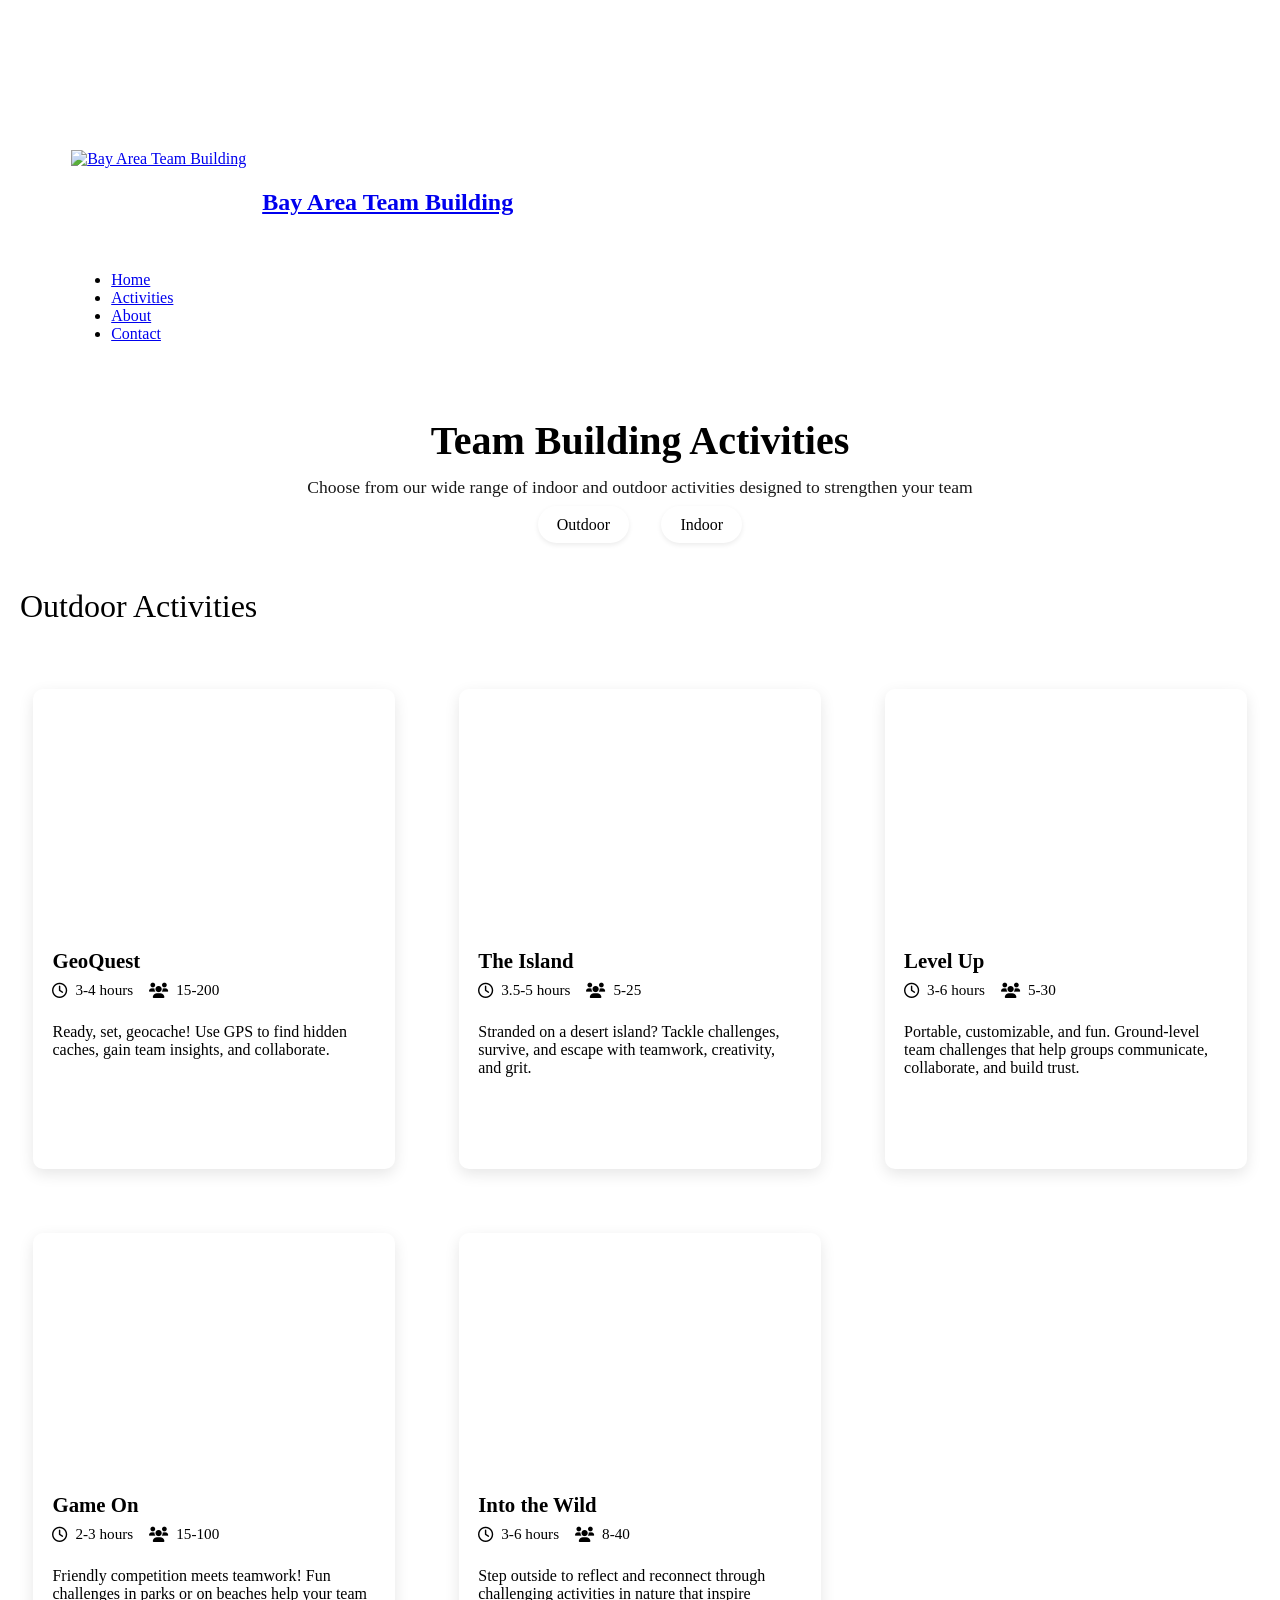
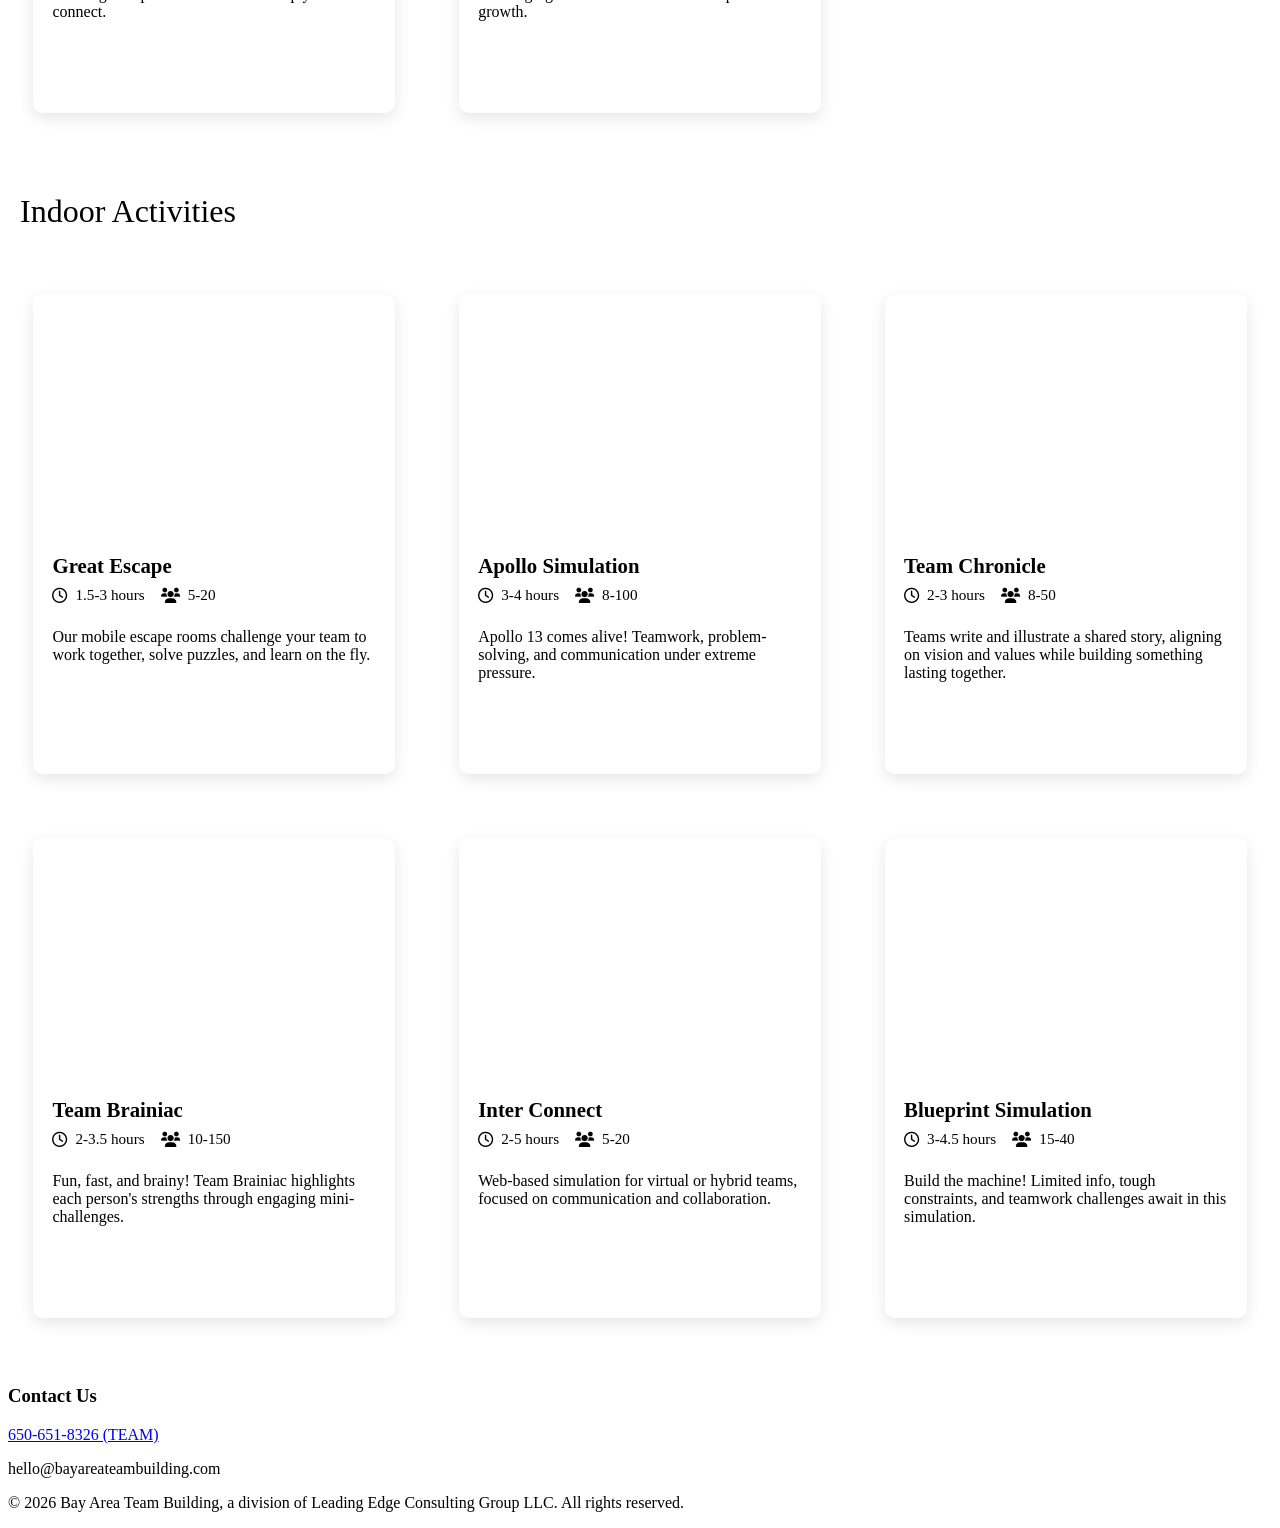
==== activities.html @ 396d8f3c "Remove Great Outdoors program; reword Level Up description Co-Authored-By: Claude Sonnet 5.5 <norepl" ====
<!DOCTYPE html>
<html lang="en">
<head>
    <meta charset="UTF-8">
    <meta name="viewport" content="width=device-width, initial-scale=1.0">
    <title>Activities - Bay Area Team Building</title>
    <link rel="icon" type="image/avif" href="https://raw.githubusercontent.com/stevenhinkel11/leadingedgeteambuilding-/Images/LETB Logo No Words Transparent.avif">
    
    <!-- Google Analytics -->
    <script async src="https://www.googletagmanager.com/gtag/js?id=G-3MK1G4K7ED"></script>
    <script>
        window.dataLayer = window.dataLayer || [];
        function gtag(){dataLayer.push(arguments);}
        gtag('js', new Date());
        gtag('config', 'G-3MK1G4K7ED');
    </script>
    
    <link rel="stylesheet" href="styles.css">
    <link rel="stylesheet" href="https://cdnjs.cloudflare.com/ajax/libs/font-awesome/6.0.0/css/all.min.css">
    <style>
        .banner {
            background: linear-gradient(135deg, var(--primary-color), var(--secondary-color));
            color: var(--white);
            padding: 2.2rem 0 1.4rem 0;
            margin-bottom: 1rem;
        }

        /* Add a full line of space between paragraphs */
        p + p {
            margin-top: 1rem;
        }

        .banner-content {
            max-width: 1200px;
            margin: 0 auto;
            padding: 0 2rem;
            text-align: center;
        }

        body {
            padding-top: 120px;
        }

        .banner-tabs {
            margin-top: 1rem;
        }

        .banner-tabs ul {
            display: flex;
            justify-content: center;
            list-style: none;
            gap: 2rem;
            padding: 0;
            margin: 0;
        }

        .banner-tabs a {
            color: var(--primary-color);
            text-decoration: none;
            font-weight: 500;
            padding: 0.6rem 1.2rem;
            border-radius: 20px;
            transition: all 0.3s ease;
            background: var(--white);
            box-shadow: 0 2px 5px rgba(0,0,0,0.08);
        }

        .banner-tabs a:hover,
        .banner-tabs a.active {
            background-color: var(--secondary-color);
            color: var(--white);
        }

        .navbar {
            padding: 1.4rem 5%;
            margin: 0;
            border: none;
            outline: none;
        }

        .logo a {
            display: flex;
            align-items: center;
            gap: 1rem;
        }

        .navbar-logo {
            height: 105px;
            width: auto;
        }

        .logo-text {
            font-size: 1.5rem;
            font-weight: 600;
            color: var(--primary-color);
        }

        .banner h1 {
            font-size: 2.5rem;
            margin: 0 0 0.6rem 0;
            font-weight: 600;
        }

        .banner p {
            font-size: 1.1rem;
            margin: 0;
            opacity: 0.9;
            line-height: 1.5;
        }

        @media (max-width: 768px) {
            body {
                padding-top: 90px;
            }

            .banner h1 {
                font-size: 2rem;
            }

            .banner p {
                font-size: 1rem;
            }

            .navbar-logo {
                height: 70px;
            }

            .logo-text {
                font-size: 1.2rem;
            }
        }

        .section-header {
            font-size: 2rem;
            color: var(--primary-color);
            margin: 2rem 0 1rem 0;
            text-align: left;
            border-left: 4px solid var(--secondary-color);
            padding-left: 0.75rem;
            background: transparent;
        }

        .activity-grid {
            display: grid;
            grid-template-columns: repeat(3, minmax(280px, 1fr));
            gap: 4rem;
            padding: 3rem 2%;
            max-width: 1400px;
            margin: 0 auto;
        }

        .activity-card {
            background-color: var(--white);
            border-radius: 10px;
            overflow: hidden;
            box-shadow: 0 5px 15px rgba(0,0,0,0.1);
            transition: box-shadow 0.3s, transform 0.3s;
            display: flex;
            flex-direction: column;
            height: 480px;
            position: relative;
            min-width: 0;
        }

        .activity-card:hover {
            box-shadow: 0 10px 30px rgba(44,62,80,0.18);
            z-index: 20;
        }

        .activity-image {
            height: 220px;
            background-size: cover;
            background-position: center 30%;
            width: 100%;
            flex-shrink: 0;
        }

        .activity-content {
            padding: 1.2rem 1.2rem 0.5rem 1.2rem;
            flex: 1 1 auto;
            display: flex;
            flex-direction: column;
            position: relative;
            min-width: 0;
        }

        .activity-content h3 {
            color: var(--primary-color);
            margin-bottom: 0.5rem;
            font-size: 1.3rem;
        }

        .activity-meta {
            display: flex;
            gap: 1rem;
            margin-bottom: 0.5rem;
            color: var(--secondary-color);
            font-size: 0.95rem;
        }

        .activity-meta span {
            display: flex;
            align-items: center;
            gap: 0.5rem;
        }

        .activity-preview {
            margin-bottom: 0.5rem;
            font-size: 1rem;
            flex: 1 1 auto;
            min-width: 0;
        }

        .activity-full {
            position: absolute;
            top: 0;
            left: 0;
            right: 0;
            bottom: 0;
            background: var(--white);
            padding: 1.2rem;
            border-radius: 10px;
            opacity: 0;
            visibility: hidden;
            transform: scale(0.98) translateY(20px);
            transition: all 0.3s cubic-bezier(.4,2,.6,1);
            z-index: 10;
            max-height: 420px;
            overflow-y: auto;
            box-shadow: 0 10px 30px rgba(44,62,80,0.18);
            min-width: 0;
            display: flex;
            flex-direction: column;
        }

        .activity-card:hover .activity-full {
            opacity: 1;
            visibility: visible;
            transform: scale(1.04) translateY(0);
        }

        /* Mobile ellipses button - bulletproof for mobile */
        .activity-ellipses {
            position: absolute;
            bottom: 1rem;
            right: 1rem;
            background: var(--primary-color);
            color: var(--white);
            border: none;
            border-radius: 50%;
            width: 40px;
            height: 40px;
            display: none;
            align-items: center;
            justify-content: center;
            cursor: pointer;
            box-shadow: 0 2px 8px rgba(0,0,0,0.2);
            transition: all 0.3s ease;
            z-index: 20;
            touch-action: manipulation;
            -webkit-tap-highlight-color: transparent;
        }

        /* Hide ellipses button on desktop */
        @media (min-width: 769px) {
            .activity-ellipses {
                display: none !important;
            }
        }

        .activity-ellipses:hover {
            background: var(--secondary-color);
            transform: scale(1.1);
        }

        .activity-ellipses i {
            font-size: 1.2rem;
            pointer-events: none;
        }

        /* Mobile overlay - simple full screen approach */
        .mobile-activity-overlay {
            position: fixed;
            top: 0;
            left: 0;
            width: 100%;
            height: 100%;
            background: white;
            z-index: 9999;
            display: none;
            overflow-y: auto;
            -webkit-overflow-scrolling: touch;
        }

        .mobile-activity-overlay.active {
            display: block;
        }

        .mobile-overlay-image {
            width: 100%;
            height: 300px;
            background-size: cover;
            background-position: center;
        }

        .mobile-overlay-content-wrapper {
            padding: 20px;
        }

        .mobile-overlay-header {
            display: flex;
            justify-content: space-between;
            align-items: center;
            margin-bottom: 20px;
            padding-bottom: 15px;
            border-bottom: 2px solid #e0e0e0;
        }

        .mobile-overlay-title {
            font-size: 24px;
            color: var(--primary-color);
            margin: 0;
            font-weight: bold;
        }

        .mobile-overlay-close {
            background: var(--secondary-color);
            color: white;
            border: none;
            border-radius: 50%;
            width: 50px;
            height: 50px;
            display: flex;
            align-items: center;
            justify-content: center;
            cursor: pointer;
            font-size: 18px;
            font-weight: bold;
        }

        .mobile-overlay-meta {
            display: flex;
            gap: 20px;
            margin-bottom: 20px;
            color: var(--secondary-color);
            font-size: 16px;
        }

        .mobile-overlay-meta span {
            display: flex;
            align-items: center;
            gap: 8px;
        }

        .mobile-overlay-content {
            font-size: 16px;
            line-height: 1.6;
            color: #333;
        }

        .mobile-overlay-content p {
            margin-bottom: 15px;
        }

        .mobile-overlay-content p:last-child {
            margin-bottom: 0;
        }

        .activity-card.expanded .activity-full {
            opacity: 1;
            visibility: visible;
            transform: scale(1.04) translateY(0);
        }

        .activity-full::-webkit-scrollbar {
            width: 8px;
        }

        .activity-full::-webkit-scrollbar-track {
            background: var(--light-bg);
            border-radius: 4px;
        }

        .activity-full::-webkit-scrollbar-thumb {
            background: var(--secondary-color);
            border-radius: 4px;
        }

        .activity-full::-webkit-scrollbar-thumb:hover {
            background: var(--primary-color);
        }


        @media (max-width: 768px) {
            .activity-grid {
                grid-template-columns: 1fr;
            }

            .activity-card {
                height: 420px;
            }

            .activity-full {
                max-height: 420px;
            }

            /* Show ellipses button on mobile */
            .activity-ellipses {
                display: flex;
            }

            /* Hide hover effect on mobile */
            .activity-card:hover .activity-full {
                opacity: 0;
                visibility: hidden;
                transform: scale(0.98) translateY(20px);
            }
        }
    </style>
</head>
<body>
    <nav class="navbar">
        <div class="logo">
            <a href="index.html">
                <img src="https://raw.githubusercontent.com/stevenhinkel11/leadingedgeteambuilding-/Images/Bay%20Area%20Team%20Building%20Logo.png" alt="Bay Area Team Building" class="navbar-logo">
                <span class="logo-text">Bay Area Team Building</span>
            </a>
        </div>
        <ul class="nav-links">
            <li><a href="index.html">Home</a></li>
            <li><a href="activities.html">Activities</a></li>
            <li><a href="about.html">About</a></li>
            <li><a href="contact.html">Contact</a></li>
        </ul>
        <div class="hamburger">
            <span></span>
            <span></span>
            <span></span>
        </div>
    </nav>

    <main>
        <div class="banner">
            <div class="banner-content">
                <h1>Team Building Activities</h1>
                <p>Choose from our wide range of indoor and outdoor activities designed to strengthen your team</p>
                <nav class="banner-tabs" id="activitiesNav">
                    <ul>
                        <li><a href="#outdoor" id="nav-outdoor" class="active">Outdoor</a></li>
                        <li><a href="#indoor" id="nav-indoor">Indoor</a></li>
                    </ul>
                </nav>
            </div>
        </div>
        
        <div id="outdoor"></div>
        <div class="section-header">Outdoor Activities</div>
        <section class="activity-grid">
            <!-- GeoQuest -->
            <div class="activity-card">
                <div class="activity-image" style="background-image: url('https://raw.githubusercontent.com/stevenhinkel11/leadingedgeteambuilding-/Images/Geo.avif');"></div>
                <div class="activity-content">
                    <h3>GeoQuest</h3>
                    <div class="activity-meta">
                        <span><i class="far fa-clock"></i> 3-4 hours</span>
                        <span><i class="fas fa-users"></i> 15-200</span>
                    </div>
                    <div class="activity-preview">
                        <p>Ready, set, geocache! Use GPS to find hidden caches, gain team insights, and collaborate.</p>
                    </div>
                    <div class="activity-full">
                        <h3>GeoQuest</h3>
                        <div class="activity-meta">
                            <span><i class="far fa-clock"></i> 3-4 hours</span>
                            <span><i class="fas fa-users"></i> 15-200</span>
                        </div>
                        <p>Ready, set, go geocaching! You and your team will use GPS to try to find as many hidden containers as you can in an expansive area with a limited time-frame.</p>
                        <p>As you discover caches, you'll likely discover new insights about your teammates. This program can be configured as an all out competition between teams, or a collaboration among multiple teams trying to achieve a greater goal together.</p>
                    </div>
                    <button class="activity-ellipses" data-activity="geoquest">
                        <i class="fas fa-ellipsis-h"></i>
                    </button>
                </div>
            </div>

            <!-- The Island -->
            <div class="activity-card">
                <div class="activity-image" style="background-image: url('https://raw.githubusercontent.com/stevenhinkel11/leadingedgeteambuilding-/Images/The Island.avif');"></div>
                <div class="activity-content">
                    <h3>The Island</h3>
                    <div class="activity-meta">
                        <span><i class="far fa-clock"></i> 3.5-5 hours</span>
                        <span><i class="fas fa-users"></i> 5-25</span>
                    </div>
                    <div class="activity-preview">
                        <p>Stranded on a desert island? Tackle challenges, survive, and escape with teamwork, creativity, and grit.</p>
                    </div>
                    <div class="activity-full">
                        <h3>The Island</h3>
                        <div class="activity-meta">
                            <span><i class="far fa-clock"></i> 3.5-5 hours</span>
                            <span><i class="fas fa-users"></i> 5-25</span>
                        </div>
                        <p>If the thought of being stranded on a desert island sounds intimidating yet exciting, we have the activity for you. In this simulation, your team has been "trapped on a desert island" and must solve a series of difficult challenges to survive and get rescued.</p>
                        <p>The scenario: You and your team are stranded on a desert island. You must work together to survive and get rescued. The challenges range from building a shelter, finding food, and purifying water to navigating through treacherous terrain and dealing with the elements. You'll need to use your problem-solving skills, teamwork, and adaptability to succeed.</p>
                    </div>
                    <button class="activity-ellipses" data-activity="island">
                        <i class="fas fa-ellipsis-h"></i>
                    </button>
                </div>
            </div>

            <!-- Level Up -->
            <div class="activity-card">
                <div class="activity-image" style="background-image: url('https://raw.githubusercontent.com/stevenhinkel11/leadingedgeteambuilding-/Images/level up.avif');"></div>
                <div class="activity-content">
                    <h3>Level Up</h3>
                    <div class="activity-meta">
                        <span><i class="far fa-clock"></i> 3-6 hours</span>
                        <span><i class="fas fa-users"></i> 5-30</span>
                    </div>
                    <div class="activity-preview">
                        <p>Portable, customizable, and fun. Ground-level team challenges that help groups communicate, collaborate, and build trust.</p>
                    </div>
                    <div class="activity-full">
                        <h3>Level Up</h3>
                        <div class="activity-meta">
                            <span><i class="far fa-clock"></i> 3-6 hours</span>
                            <span><i class="fas fa-users"></i> 5-30</span>
                        </div>
                        <p>The perfect activity for groups who want to come together or deepen connections quickly. Level Up works its magic every time. This program is a blend of portable, ground-level team initiatives.</p>
                        <p>Level Up is designed to help teams build trust, communicate effectively, and work together more efficiently. The program includes a variety of activities that are both fun and challenging, allowing participants to learn and grow in a supportive environment.</p>
                    </div>
                    <button class="activity-ellipses" data-activity="levelup">
                        <i class="fas fa-ellipsis-h"></i>
                    </button>
                </div>
            </div>

            <!-- Game On -->
            <div class="activity-card">
                <div class="activity-image" style="background-image: url('https://raw.githubusercontent.com/stevenhinkel11/leadingedgeteambuilding-/Images/game on.avif');"></div>
                <div class="activity-content">
                    <h3>Game On</h3>
                    <div class="activity-meta">
                        <span><i class="far fa-clock"></i> 2-3 hours</span>
                        <span><i class="fas fa-users"></i> 15-100</span>
                    </div>
                    <div class="activity-preview">
                        <p>Friendly competition meets teamwork! Fun challenges in parks or on beaches help your team connect.</p>
                    </div>
                    <div class="activity-full">
                        <h3>Game On</h3>
                        <div class="activity-meta">
                            <span><i class="far fa-clock"></i> 2-3 hours</span>
                            <span><i class="fas fa-users"></i> 15-100</span>
                        </div>
                        <p>There's nothing like a little friendly competition to get people fired up. Particularly when the activities are fun and challenging, and you get to complete them in a beautiful beach or park setting.</p>
                        <p>Game On is designed to help teams build trust, communicate effectively, and work together more efficiently. The program includes a variety of activities that are both fun and challenging, allowing participants to learn and grow in a supportive environment.</p>
                    </div>
                    <button class="activity-ellipses" data-activity="gameon">
                        <i class="fas fa-ellipsis-h"></i>
                    </button>
                </div>
            </div>

            <!-- Into the Wild -->
            <div class="activity-card">
                <div class="activity-image" style="background-image: url('https://raw.githubusercontent.com/stevenhinkel11/leadingedgeteambuilding-/Images/IntoTheWild.avif');"></div>
                <div class="activity-content">
                    <h3>Into the Wild</h3>
                    <div class="activity-meta">
                        <span><i class="far fa-clock"></i> 3-6 hours</span>
                        <span><i class="fas fa-users"></i> 8-40</span>
                    </div>
                    <div class="activity-preview">
                        <p>Step outside to reflect and reconnect through challenging activities in nature that inspire growth.</p>
                    </div>
                    <div class="activity-full">
                        <h3>Into the Wild</h3>
                        <div class="activity-meta">
                            <span><i class="far fa-clock"></i> 3-6 hours</span>
                            <span><i class="fas fa-users"></i> 8-40</span>
                        </div>
                        <p>Into the Wild is an outdoor experience designed to help teams step away from distractions and reconnect with themselves and each other. Through guided modules—like device-free solo walks, reflection exercises, and symbolic exploration—participants deepen awareness and uncover fresh perspectives.</p>
                        <p>This program invites individuals to get in touch by being out of touch, using nature as both a setting and a catalyst for insight. The result is a meaningful blend of solitude and shared discovery that strengthens clarity, alignment, and connection.</p>
                    </div>
                    <button class="activity-ellipses" data-activity="intothewild">
                        <i class="fas fa-ellipsis-h"></i>
                    </button>
                </div>
            </div>
        </section>

        <div id="indoor"></div>
        <div class="section-header">Indoor Activities</div>
        <section class="activity-grid">
            <!-- Great Escape -->
            <div class="activity-card">
                <div class="activity-image" style="background-image: url('https://raw.githubusercontent.com/stevenhinkel11/leadingedgeteambuilding-/Images/Great Escape Square.avif');"></div>
                <div class="activity-content">
                    <h3>Great Escape</h3>
                    <div class="activity-meta">
                        <span><i class="far fa-clock"></i> 1.5-3 hours</span>
                        <span><i class="fas fa-users"></i> 5-20</span>
                    </div>
                    <div class="activity-preview">
                        <p>Our mobile escape rooms challenge your team to work together, solve puzzles, and learn on the fly.</p>
                    </div>
                    <div class="activity-full">
                        <h3>Great Escape</h3>
                        <div class="activity-meta">
                            <span><i class="far fa-clock"></i> 1.5-3 hours</span>
                            <span><i class="fas fa-users"></i> 5-20</span>
                        </div>
                        <p>You're trapped. And for better or worse, you're trapped with your work team. You have a limited amount of time to get out of the room before [insert your worst nightmare here] occurs. Now, can you calm down, work together, and find and decipher the relevant clues to escape the room? Maybe, but success is far from guaranteed.</p>
                        <p>What make our escape rooms unique are two things. First, we're one of few who bring an escape room to you in your office or offsite location. Second, we provide the opportunity to pause, reflect, and learn how to improve your team's process and communication to increase your chance of success in the second half.</p>
                    </div>
                    <button class="activity-ellipses" data-activity="greatescape">
                        <i class="fas fa-ellipsis-h"></i>
                    </button>
                </div>
            </div>

            <!-- Apollo Simulation -->
            <div class="activity-card">
                <div class="activity-image" style="background-image: url('https://raw.githubusercontent.com/stevenhinkel11/leadingedgeteambuilding-/Images/Apollo.avif');"></div>
                <div class="activity-content">
                    <h3>Apollo Simulation</h3>
                    <div class="activity-meta">
                        <span><i class="far fa-clock"></i> 3-4 hours</span>
                        <span><i class="fas fa-users"></i> 8-100</span>
                    </div>
                    <div class="activity-preview">
                        <p>Apollo 13 comes alive! Teamwork, problem-solving, and communication under extreme pressure.</p>
                    </div>
                    <div class="activity-full">
                        <h3>Apollo Simulation</h3>
                        <div class="activity-meta">
                            <span><i class="far fa-clock"></i> 3-4 hours</span>
                            <span><i class="fas fa-users"></i> 8-100</span>
                        </div>
                        <p>Oxygen is running out. Power is running out. Time is running out. Failure is not an option: the astronauts must make it back to earth.</p>
                        <p>This simulation brings to life aspects of the Apollo 13 mission, and draws parallels to the creative problem solving, teamwork, and communication that allowed the astronauts to survive against all odds.</p>
                        <p>Your team is divided into two groups: astronauts, and mission control. Each group is facing its own challenges while simultaneously attempting to solve the overarching catastrophic issues that must be resolved in order for the astronauts to return safely.</p>
                    </div>
                    <button class="activity-ellipses" data-activity="apollo">
                        <i class="fas fa-ellipsis-h"></i>
                    </button>
                </div>
            </div>

            <!-- Team Chronicle -->
            <div class="activity-card">
                <div class="activity-image" style="background-image: url('https://raw.githubusercontent.com/stevenhinkel11/leadingedgeteambuilding-/Images/Team Chronicle.avif');"></div>
                <div class="activity-content">
                    <h3>Team Chronicle</h3>
                    <div class="activity-meta">
                        <span><i class="far fa-clock"></i> 2-3 hours</span>
                        <span><i class="fas fa-users"></i> 8-50</span>
                    </div>
                    <div class="activity-preview">
                        <p>Teams write and illustrate a shared story, aligning on vision and values while building something lasting together.</p>
                    </div>
                    <div class="activity-full">
                        <h3>Team Chronicle</h3>
                        <div class="activity-meta">
                            <span><i class="far fa-clock"></i> 2-3 hours</span>
                            <span><i class="fas fa-users"></i> 8-50</span>
                        </div>
                        <p>Team Chronicle is the perfect activity for groups who want to reflect on their journey, align around their vision, and create something lasting together. This program blends storytelling, creativity, and collaboration in a highly engaging way.</p>
                        <p>Teams take on different roles—writers, illustrators, interviewers, and more—as they co-create a storybook that captures the essence of their organization. With limited resources and the need for crisp alignment, participants must communicate clearly, think strategically, and support one another. The result is a tangible artifact—part vision, part narrative—that inspires the team long after the activity ends.</p>
                    </div>
                    <button class="activity-ellipses" data-activity="teamchronicle">
                        <i class="fas fa-ellipsis-h"></i>
                    </button>
                </div>
            </div>

            <!-- Team Brainiac -->
            <div class="activity-card">
                <div class="activity-image" style="background-image: url('https://raw.githubusercontent.com/stevenhinkel11/leadingedgeteambuilding-/Images/team brainiac.avif');"></div>
                <div class="activity-content">
                    <h3>Team Brainiac</h3>
                    <div class="activity-meta">
                        <span><i class="far fa-clock"></i> 2-3.5 hours</span>
                        <span><i class="fas fa-users"></i> 10-150</span>
                    </div>
                    <div class="activity-preview">
                        <p>Fun, fast, and brainy! Team Brainiac highlights each person's strengths through engaging mini-challenges.</p>
                    </div>
                    <div class="activity-full">
                        <h3>Team Brainiac</h3>
                        <div class="activity-meta">
                            <span><i class="far fa-clock"></i> 2-3.5 hours</span>
                            <span><i class="fas fa-users"></i> 10-150</span>
                        </div>
                        <p>We're all bright. Just how bright we are, and how we are bright, can be seen and experienced in Team Brainiac. This program features a wide range of micro challenges that teams complete to earn points. Each challenge has a different focus and uses different types of skills and thinking, so it's a great way to keep the whole team engaged and highlight each person's unique strengths.</p>
                    </div>
                    <button class="activity-ellipses" data-activity="teambrainiac">
                        <i class="fas fa-ellipsis-h"></i>
                    </button>
                </div>
            </div>

            <!-- Inter Connect -->
            <div class="activity-card">
                <div class="activity-image" style="background-image: url('https://raw.githubusercontent.com/stevenhinkel11/leadingedgeteambuilding-/Images/InterConnect2.avif');"></div>
                <div class="activity-content">
                    <h3>Inter Connect</h3>
                    <div class="activity-meta">
                        <span><i class="far fa-clock"></i> 2-5 hours</span>
                        <span><i class="fas fa-users"></i> 5-20</span>
                    </div>
                    <div class="activity-preview">
                        <p>Web-based simulation for virtual or hybrid teams, focused on communication and collaboration.</p>
                    </div>
                    <div class="activity-full">
                        <h3>Inter Connect</h3>
                        <div class="activity-meta">
                            <span><i class="far fa-clock"></i> 2-5 hours</span>
                            <span><i class="fas fa-users"></i> 5-20</span>
                        </div>
                        <p>Struggling to navigate the ins and outs of managing a virtual or hybrid team? Our custom-designed simulations are here to help. With a focus on effective communication, problem solving, and collaboration across boundaries, we can provide the tune-up your team needs. Designs can be for partially or completely virtual teams.</p>
                    </div>
                    <button class="activity-ellipses" data-activity="interconnect">
                        <i class="fas fa-ellipsis-h"></i>
                    </button>
                </div>
            </div>

            <!-- Blueprint Simulation -->
            <div class="activity-card">
                <div class="activity-image" style="background-image: url('https://raw.githubusercontent.com/stevenhinkel11/leadingedgeteambuilding-/Images/Blueprint3.avif');"></div>
                <div class="activity-content">
                    <h3>Blueprint Simulation</h3>
                    <div class="activity-meta">
                        <span><i class="far fa-clock"></i> 3-4.5 hours</span>
                        <span><i class="fas fa-users"></i> 15-40</span>
                    </div>
                    <div class="activity-preview">
                        <p>Build the machine! Limited info, tough constraints, and teamwork challenges await in this simulation.</p>
                    </div>
                    <div class="activity-full">
                        <h3>Blueprint Simulation</h3>
                        <div class="activity-meta">
                            <span><i class="far fa-clock"></i> 3-4.5 hours</span>
                            <span><i class="fas fa-users"></i> 15-40</span>
                        </div>
                        <p>The task: build the machine. Your customer is counting on it. The only problem is, your team has never built this type of machine before and you have very limited and scattered information about how to do it. Oh, and there may be a few other problems too. Tough customer, change orders, resource constraints, and limited ability to communicate with other parts of the team pervade this simulation.</p>
                        <p>It's a bit of a "fun meets serious" situation. We're pretty sure you'll walk away with some new insights about effective teamwork, as well as a little contraption that you never thought you'd need.</p>
                    </div>
                    <button class="activity-ellipses" data-activity="blueprint">
                        <i class="fas fa-ellipsis-h"></i>
                    </button>
                </div>
            </div>
        </section>
    </main>


    <footer>
        <div class="footer-content">
            <div class="footer-section">
                <h3>Contact Us</h3>
                <p><a href="tel:650-651-8326">650-651-8326 (TEAM)</a></p>
                <p>hello@bayareateambuilding.com</p>
            </div>
        </div>
        <div class="footer-bottom">
            <p>&copy; 2026 Bay Area Team Building, a division of Leading Edge Consulting Group LLC. All rights reserved. <a href="privacy.html" style="color:#fff;text-decoration:underline;">Privacy Policy</a></p>
        </div>
    </footer>

    <!-- Mobile Activity Overlay -->
    <div class="mobile-activity-overlay" id="mobileOverlay">
        <div class="mobile-overlay-image" id="overlayImage"></div>
        <div class="mobile-overlay-content-wrapper">
            <div class="mobile-overlay-header">
                <h2 class="mobile-overlay-title" id="overlayTitle"></h2>
                <button class="mobile-overlay-close" id="overlayClose">
                    <i class="fas fa-times"></i>
                </button>
            </div>
            <div class="mobile-overlay-meta" id="overlayMeta"></div>
            <div class="mobile-overlay-content" id="overlayContent"></div>
        </div>
    </div>

    <script src="script.js"></script>
    <script>
    // Highlight nav based on scroll position
    document.addEventListener('DOMContentLoaded', function() {
        const sections = ['outdoor', 'indoor'];
        const navLinks = sections.map(id => document.getElementById('nav-' + id));
        const sectionDivs = sections.map(id => document.getElementById(id));
        function onScroll() {
            let scrollPos = window.scrollY + 120;
            let activeIdx = 0;
            for (let i = 0; i < sectionDivs.length; i++) {
                if (sectionDivs[i].offsetTop <= scrollPos) {
                    activeIdx = i;
                }
            }
            navLinks.forEach((link, idx) => link.classList.toggle('active', idx === activeIdx));
        }
        window.addEventListener('scroll', onScroll);
        onScroll();

        // Mobile overlay functionality - simplified for mobile reliability
        function initMobileOverlay() {
            const ellipsesButtons = document.querySelectorAll('.activity-ellipses');
            const mobileOverlay = document.getElementById('mobileOverlay');
            const overlayImage = document.getElementById('overlayImage');
            const overlayTitle = document.getElementById('overlayTitle');
            const overlayMeta = document.getElementById('overlayMeta');
            const overlayContent = document.getElementById('overlayContent');
            const overlayClose = document.getElementById('overlayClose');

            // Image mapping for each activity - exact match to actual filenames
            const activityImages = {
                'GeoQuest': 'https://raw.githubusercontent.com/stevenhinkel11/leadingedgeteambuilding-/Images/GeoQuest.avif',
                'The Island': 'https://raw.githubusercontent.com/stevenhinkel11/leadingedgeteambuilding-/Images/TheIsland.avif',
                'Level Up': 'https://raw.githubusercontent.com/stevenhinkel11/leadingedgeteambuilding-/Images/LevelUp.avif',
                'Game On': 'https://raw.githubusercontent.com/stevenhinkel11/leadingedgeteambuilding-/Images/GameOn.avif',
                'Into the Wild': 'https://raw.githubusercontent.com/stevenhinkel11/leadingedgeteambuilding-/Images/IntoTheWild.avif',
                'Great Escape': 'https://raw.githubusercontent.com/stevenhinkel11/leadingedgeteambuilding-/Images/GreatEscape.avif',
                'Apollo Simulation': 'https://raw.githubusercontent.com/stevenhinkel11/leadingedgeteambuilding-/Images/Apollo.avif',
                'Team Chronicle': 'https://raw.githubusercontent.com/stevenhinkel11/leadingedgeteambuilding-/Images/TeamChronicle.avif',
                'Team Brainiac': 'https://raw.githubusercontent.com/stevenhinkel11/leadingedgeteambuilding-/Images/TeamBrainiac.avif',
                'Inter Connect': 'https://raw.githubusercontent.com/stevenhinkel11/leadingedgeteambuilding-/Images/InterConnect2.avif',
                'Blueprint Simulation': 'https://raw.githubusercontent.com/stevenhinkel11/leadingedgeteambuilding-/Images/Blueprint3.avif'
            };

            // Show overlay function
            function showOverlay(activityCard) {
                const title = activityCard.querySelector('h3').textContent;
                const meta = activityCard.querySelector('.activity-meta').innerHTML;
                const fullContent = activityCard.querySelector('.activity-full');
                
                // Get image URL from mapping
                const imageUrl = activityImages[title];
                
                console.log('Activity title:', title);
                console.log('Mapped image URL:', imageUrl);
                
                // Get content
                const contentParagraphs = fullContent.querySelectorAll('p');
                let contentHTML = '';
                contentParagraphs.forEach(p => {
                    contentHTML += '<p>' + p.textContent + '</p>';
                });

                // Populate overlay
                if (imageUrl) {
                    overlayImage.style.backgroundImage = 'url(' + imageUrl + ')';
                }
                overlayTitle.textContent = title;
                overlayMeta.innerHTML = meta;
                overlayContent.innerHTML = contentHTML;

                // Show overlay
                mobileOverlay.classList.add('active');
            }

            // Hide overlay function
            function hideOverlay() {
                mobileOverlay.classList.remove('active');
            }

            // Add click handlers
            ellipsesButtons.forEach(function(button) {
                button.addEventListener('click', function(e) {
                    e.preventDefault();
                    e.stopPropagation();
                    const activityCard = this.closest('.activity-card');
                    showOverlay(activityCard);
                });
            });

            // Close button
            overlayClose.addEventListener('click', function(e) {
                e.preventDefault();
                e.stopPropagation();
                hideOverlay();
            });

            // Click outside to close
            mobileOverlay.addEventListener('click', function(e) {
                if (e.target === mobileOverlay) {
                    hideOverlay();
                }
            });
        }

        // Initialize when DOM is ready
        if (document.readyState === 'loading') {
            document.addEventListener('DOMContentLoaded', initMobileOverlay);
        } else {
            initMobileOverlay();
        }

    });
    </script>
</body>
</html>
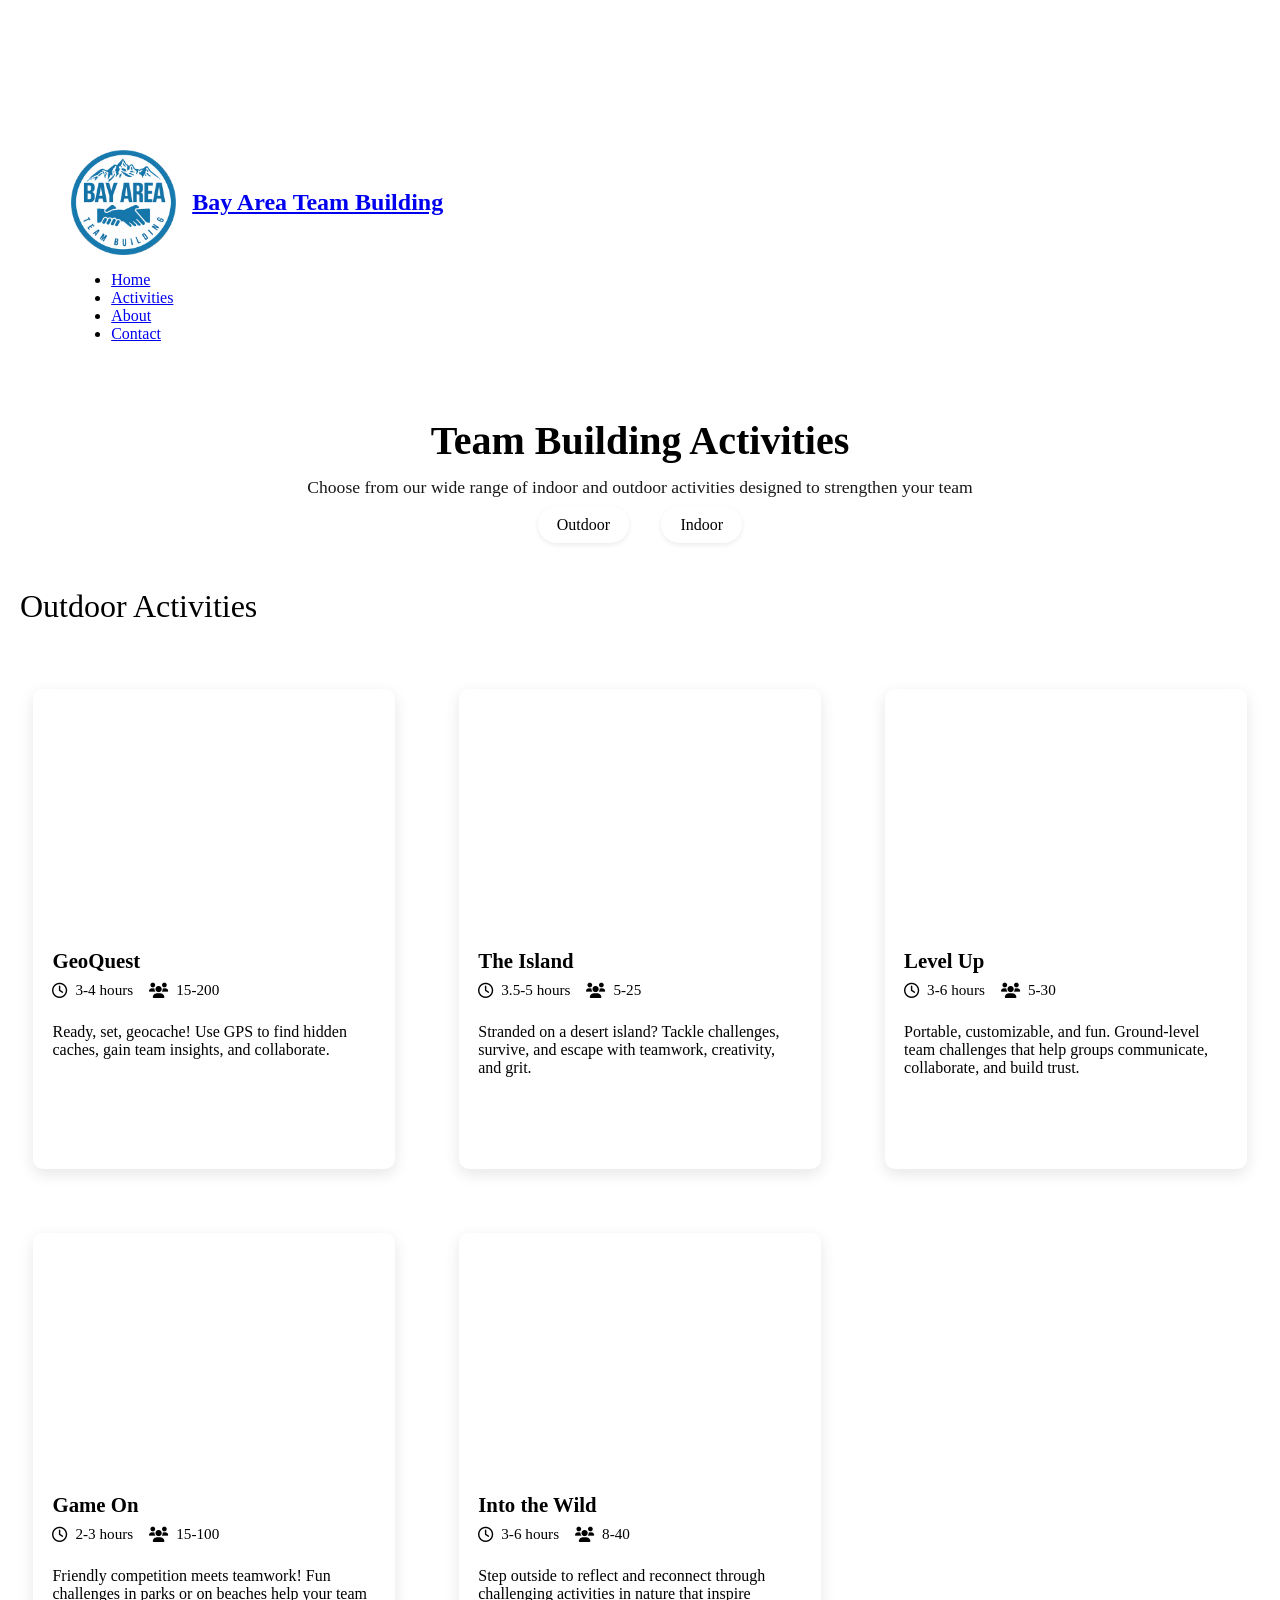
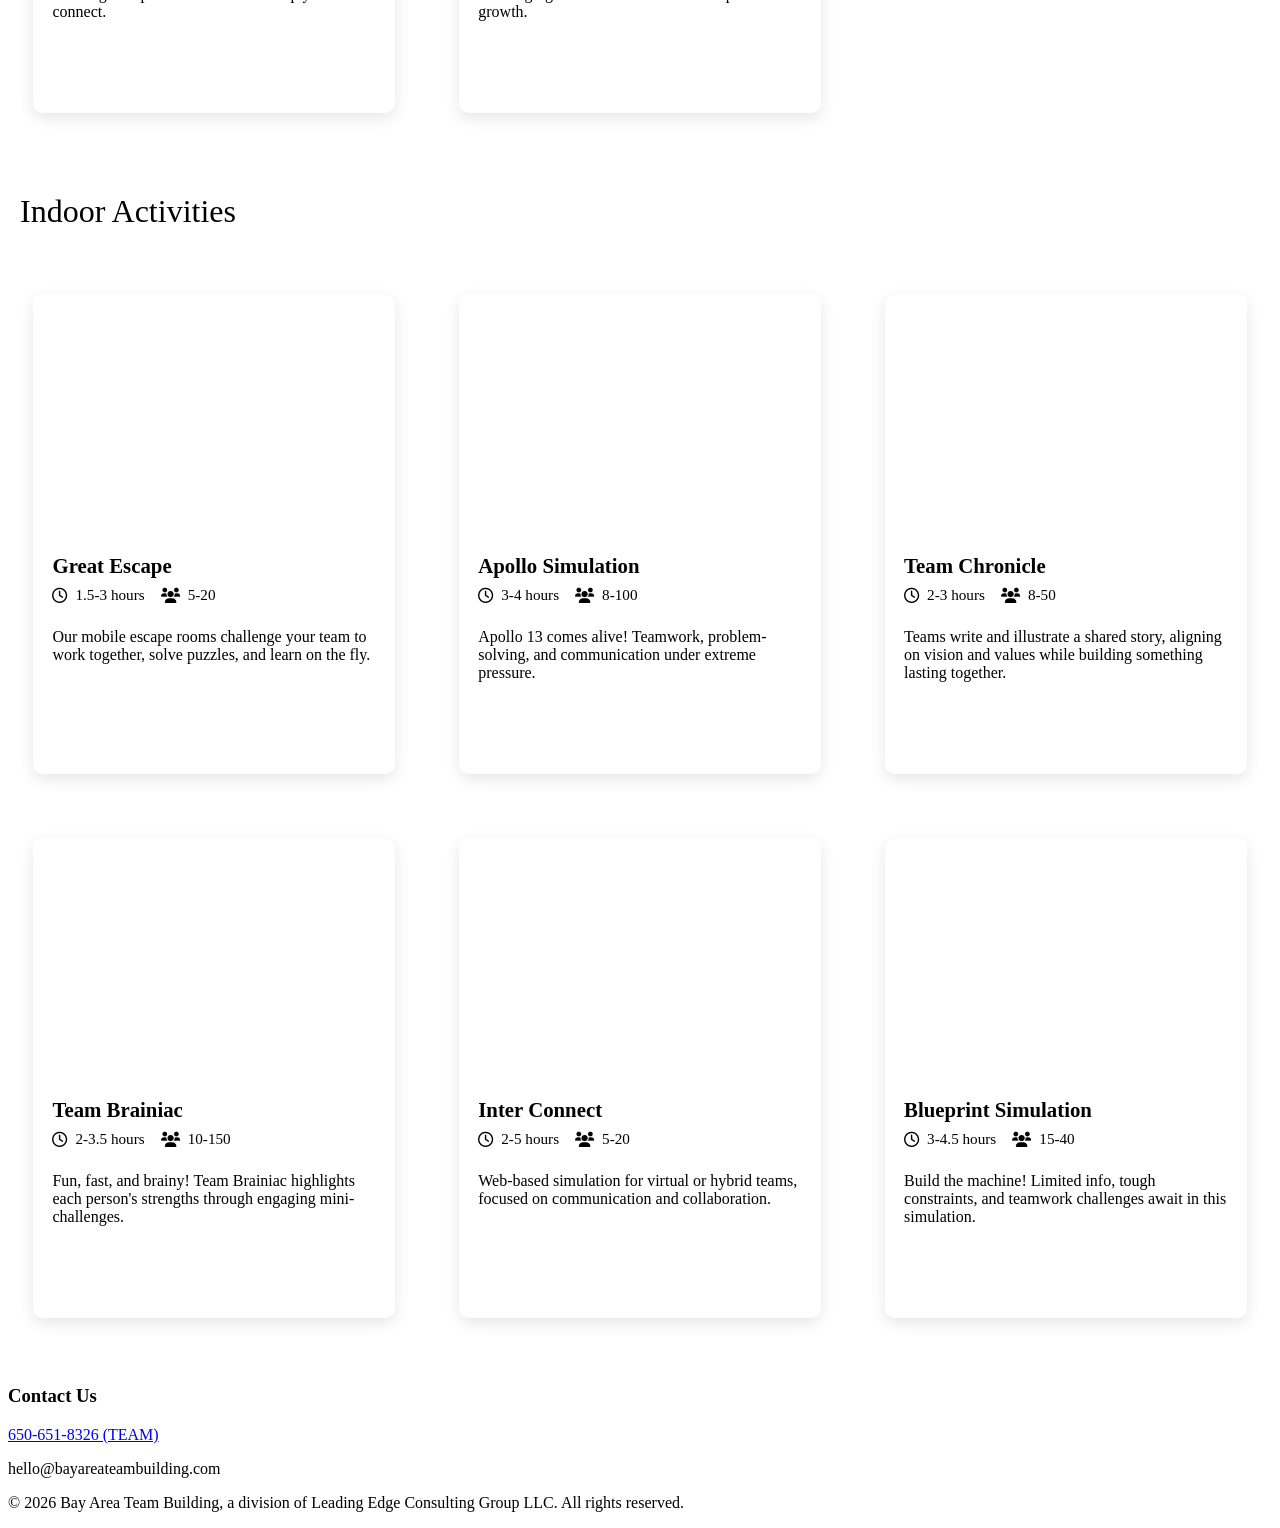
==== commit e306f6e6: "Replace logo with new Bay Area Team Building badge - New transparent badge (corrected "BUILDING" spe" ====
--- a/activities.html
+++ b/activities.html
@@ -4,7 +4,9 @@
     <meta charset="UTF-8">
     <meta name="viewport" content="width=device-width, initial-scale=1.0">
     <title>Activities - Bay Area Team Building</title>
-    <link rel="icon" type="image/avif" href="https://raw.githubusercontent.com/stevenhinkel11/leadingedgeteambuilding-/Images/LETB Logo No Words Transparent.avif">
+    <link rel="icon" type="image/png" sizes="32x32" href="images/favicon-32.png">
+    <link rel="icon" type="image/png" sizes="192x192" href="images/favicon-192.png">
+    <link rel="apple-touch-icon" href="images/apple-touch-icon.png">
     
     <!-- Google Analytics -->
     <script async src="https://www.googletagmanager.com/gtag/js?id=G-3MK1G4K7ED"></script>
@@ -422,7 +424,7 @@
     <nav class="navbar">
         <div class="logo">
             <a href="index.html">
-                <img src="https://raw.githubusercontent.com/stevenhinkel11/leadingedgeteambuilding-/Images/Bay%20Area%20Team%20Building%20Logo.png" alt="Bay Area Team Building" class="navbar-logo">
+                <img src="images/logo-badge.png" alt="Bay Area Team Building" class="navbar-logo">
                 <span class="logo-text">Bay Area Team Building</span>
             </a>
         </div>
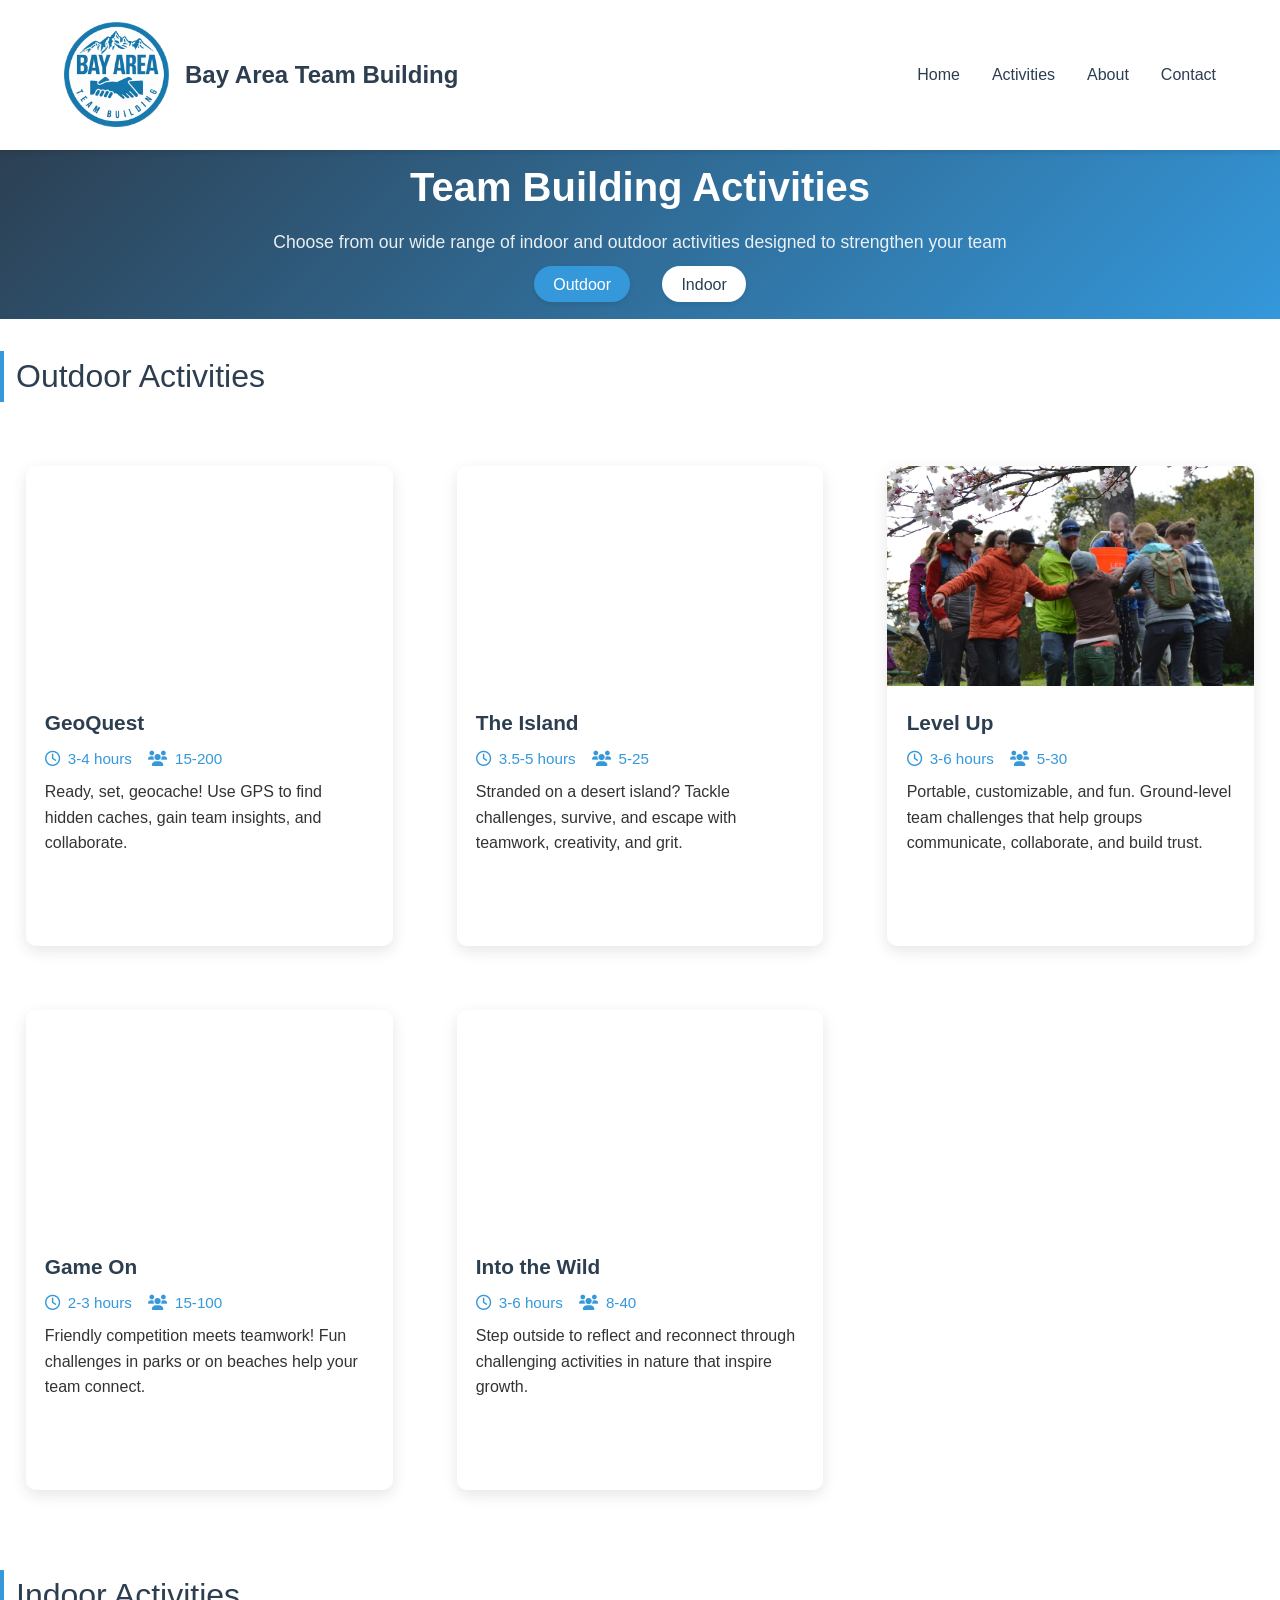
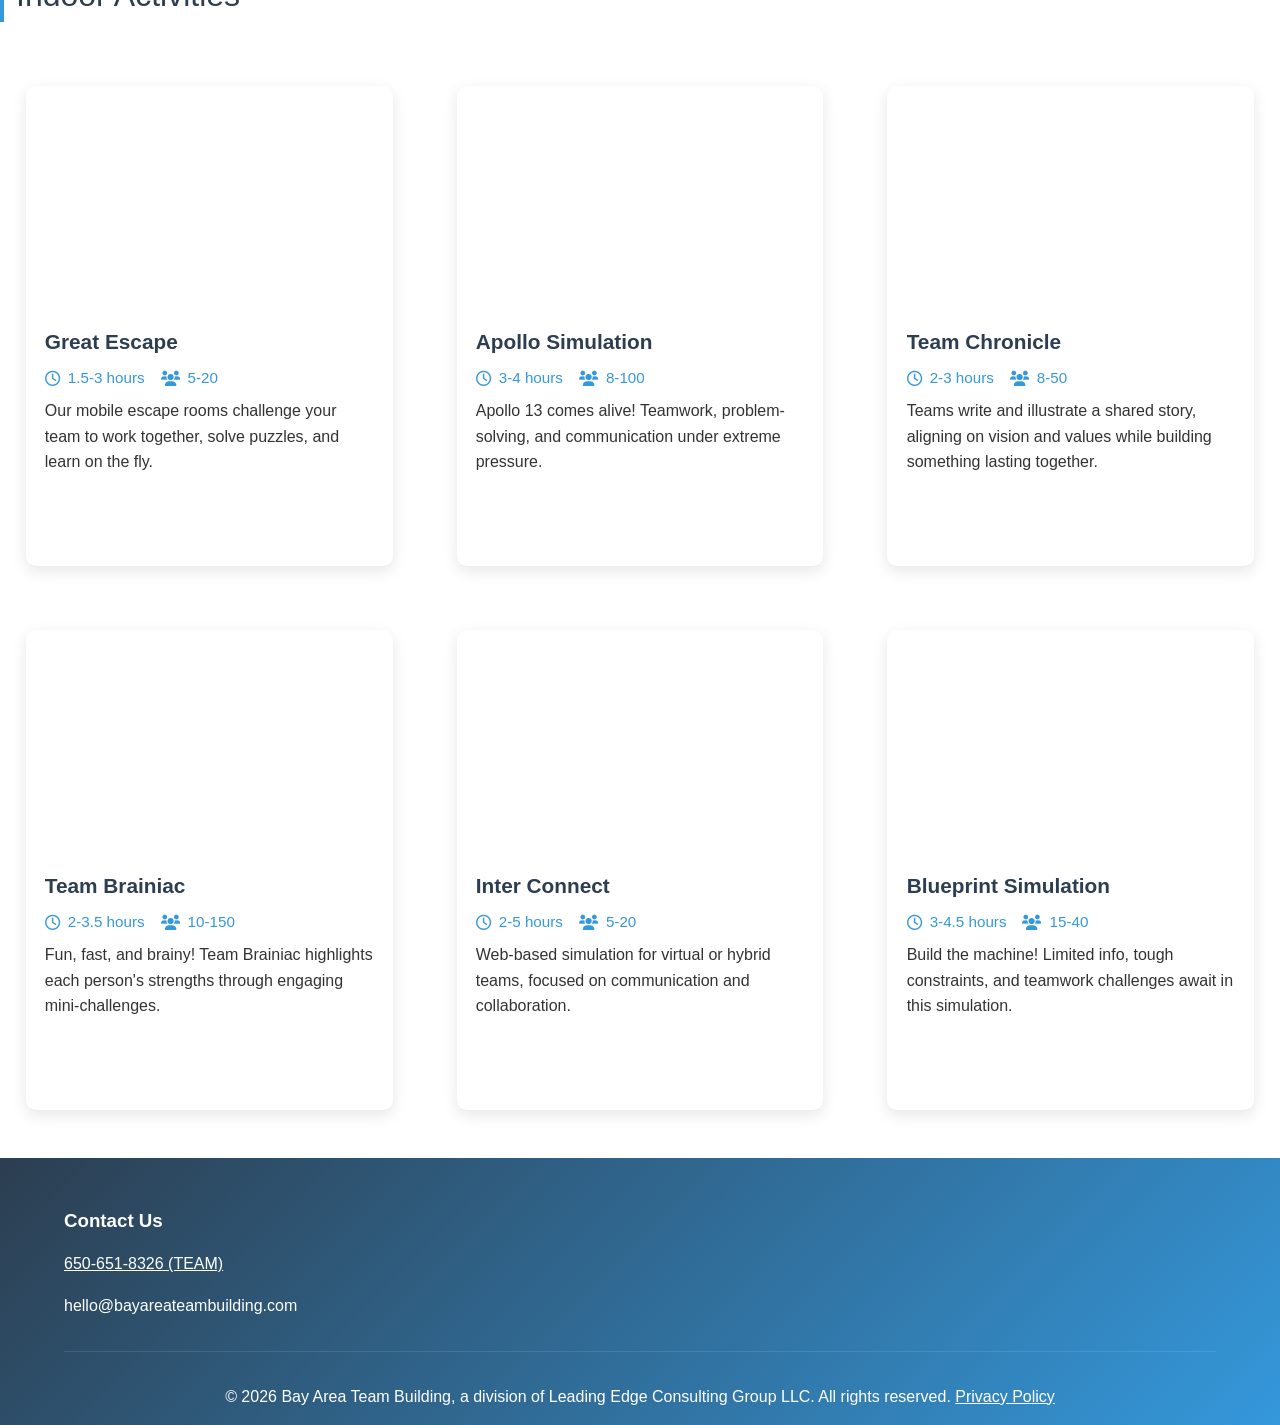
==== commit 27da3447: "Replace Level Up card image with ground-level team photo Co-Authored-By: Claude Sonnet 5.5 <noreply@" ====
--- a/activities.html
+++ b/activities.html
@@ -514,7 +514,7 @@
 
             <!-- Level Up -->
             <div class="activity-card">
-                <div class="activity-image" style="background-image: url('https://raw.githubusercontent.com/stevenhinkel11/leadingedgeteambuilding-/Images/level up.avif');"></div>
+                <div class="activity-image" style="background-image: url('level-up.avif'); background-position: center 5%;"></div>
                 <div class="activity-content">
                     <h3>Level Up</h3>
                     <div class="activity-meta">
@@ -823,7 +823,7 @@
             const activityImages = {
                 'GeoQuest': 'https://raw.githubusercontent.com/stevenhinkel11/leadingedgeteambuilding-/Images/GeoQuest.avif',
                 'The Island': 'https://raw.githubusercontent.com/stevenhinkel11/leadingedgeteambuilding-/Images/TheIsland.avif',
-                'Level Up': 'https://raw.githubusercontent.com/stevenhinkel11/leadingedgeteambuilding-/Images/LevelUp.avif',
+                'Level Up': 'level-up.avif',
                 'Game On': 'https://raw.githubusercontent.com/stevenhinkel11/leadingedgeteambuilding-/Images/GameOn.avif',
                 'Into the Wild': 'https://raw.githubusercontent.com/stevenhinkel11/leadingedgeteambuilding-/Images/IntoTheWild.avif',
                 'Great Escape': 'https://raw.githubusercontent.com/stevenhinkel11/leadingedgeteambuilding-/Images/GreatEscape.avif',
--- a/styles.css
+++ b/styles.css
@@ -0,0 +1,611 @@
+:root {
+    --primary-color: #2c3e50;
+    --secondary-color: #3498db;
+    --accent-color: #e74c3c;
+    --text-color: #333;
+    --light-bg: #f5f6fa;
+    --white: #ffffff;
+}
+
+* {
+    margin: 0;
+    padding: 0;
+    box-sizing: border-box;
+}
+
+body {
+    font-family: 'Segoe UI', Tahoma, Geneva, Verdana, sans-serif;
+    line-height: 1.6;
+    color: var(--text-color);
+    padding-top: 120px;
+}
+
+@media (max-width: 768px) {
+    body { padding-top: 90px; }
+}
+
+/* Add a full line of space between consecutive paragraphs site-wide */
+p + p {
+    margin-top: 1em;
+}
+
+/* Navbar Styles */
+.navbar {
+    background-color: var(--white);
+    padding: 1rem 5%;
+    display: flex;
+    justify-content: space-between;
+    align-items: center;
+    box-shadow: 0 2px 5px rgba(0,0,0,0.1);
+    position: fixed;
+    width: 100%;
+    top: 0;
+    z-index: 1000;
+}
+
+.logo a {
+    color: var(--primary-color);
+    text-decoration: none;
+    font-size: 1.5rem;
+    font-weight: bold;
+}
+
+/* Shared navbar logo layout to match Activities page */
+.logo a {
+    display: flex;
+    align-items: center;
+    gap: 1rem;
+}
+
+.navbar-logo {
+    height: 105px;
+    width: auto;
+}
+
+.logo-text {
+    font-size: 1.5rem;
+    font-weight: 600;
+    color: var(--primary-color);
+}
+
+@media (max-width: 768px) {
+    .navbar-logo {
+        height: 70px;
+    }
+}
+
+.nav-links {
+    display: flex;
+    list-style: none;
+    gap: 2rem;
+}
+
+.nav-links a {
+    color: var(--primary-color);
+    text-decoration: none;
+    font-weight: 500;
+    transition: color 0.3s ease;
+}
+
+.nav-links a:hover {
+    color: var(--secondary-color);
+}
+
+.hamburger {
+    display: none;
+    flex-direction: column;
+    gap: 5px;
+    cursor: pointer;
+}
+
+.hamburger span {
+    width: 25px;
+    height: 3px;
+    background-color: var(--primary-color);
+    transition: all 0.3s ease;
+}
+
+/* Hero Section */
+.hero {
+    height: 100vh;
+    background: radial-gradient(ellipse at center, rgba(44, 62, 80, 0.45) 0%, rgba(44, 62, 80, 0) 65%),
+                linear-gradient(rgba(44, 62, 80, 0.3), rgba(44, 62, 80, 0.3)),
+                url('hero-collaboration.avif');
+    background-size: cover;
+    background-position: center 0%;
+    display: flex;
+    flex-direction: column;
+    justify-content: center;
+    align-items: center;
+    text-align: center;
+    color: var(--white);
+    padding: 0 1rem;
+}
+
+.hero h1 {
+    font-size: 3.5rem;
+    margin-bottom: 1rem;
+    text-shadow: 0 2px 12px rgba(0, 0, 0, 0.45);
+    animation: fadeInUp 1s ease;
+}
+
+.hero p {
+    font-size: 1.2rem;
+    margin-bottom: 2rem;
+    text-shadow: 0 1px 8px rgba(0, 0, 0, 0.5);
+    animation: fadeInUp 1s ease 0.3s;
+    animation-fill-mode: both;
+}
+
+.cta-button {
+    display: inline-block;
+    padding: 1rem 2rem;
+    background-color: var(--secondary-color);
+    color: var(--white);
+    text-decoration: none;
+    border-radius: 5px;
+    font-weight: bold;
+    transition: transform 0.3s ease, background-color 0.3s ease;
+    animation: fadeInUp 1s ease 0.6s;
+    animation-fill-mode: both;
+}
+
+.cta-button:hover {
+    transform: translateY(-3px);
+    background-color: #2980b9;
+}
+
+/* Features Section */
+.features {
+    padding: 5rem 5%;
+    background-color: var(--light-bg);
+    display: grid;
+    grid-template-columns: repeat(auto-fit, minmax(300px, 1fr));
+    gap: 2rem;
+}
+
+/* Photo Album Section */
+.photo-album {
+    padding: 4rem 0;
+    background-color: var(--white);
+    text-align: center;
+    overflow: hidden;
+}
+
+.photo-album h2 {
+    color: var(--primary-color);
+    margin-bottom: 1.5rem;
+    font-size: 2.5rem;
+}
+
+.album-container {
+    width: 100%;
+    max-width: 1200px;
+    margin: 0 auto;
+    position: relative;
+}
+
+/* Viewport holds exactly 3 items */
+.album-viewport {
+    display: grid;
+    grid-template-columns: repeat(3, 1fr);
+    gap: 1rem;
+    padding: 0 1rem;
+    align-items: center;
+    opacity: 1;
+    transition: opacity 500ms ease;
+}
+
+.album-item {
+    height: 220px;
+    border-radius: 10px;
+    overflow: hidden;
+    box-shadow: 0 5px 15px rgba(0,0,0,0.1);
+}
+
+.album-item img {
+    width: 100%;
+    height: 100%;
+    object-fit: cover;
+}
+
+/* Arrows */
+.album-arrow {
+    position: absolute;
+    top: 50%;
+    transform: translateY(-50%);
+    background: rgba(44,62,80,0.85);
+    color: #fff;
+    border: none;
+    width: 44px;
+    height: 44px;
+    border-radius: 22px;
+    cursor: pointer;
+    display: flex;
+    align-items: center;
+    justify-content: center;
+    box-shadow: 0 4px 10px rgba(0,0,0,0.2);
+}
+.album-arrow:hover { background: rgba(52,152,219,0.95); }
+.album-prev { left: 8px; }
+.album-next { right: 8px; }
+
+/* Mobile: show 1 image */
+@media (max-width: 768px) {
+  .album-viewport { grid-template-columns: 1fr; }
+}
+
+.feature-card {
+    background-color: var(--white);
+    padding: 2rem;
+    border-radius: 10px;
+    text-align: center;
+    box-shadow: 0 5px 15px rgba(0,0,0,0.1);
+    transition: transform 0.3s ease;
+}
+
+.feature-card:hover {
+    transform: translateY(-10px);
+}
+
+.feature-card i {
+    font-size: 2.5rem;
+    color: var(--secondary-color);
+    margin-bottom: 1rem;
+}
+
+.feature-card h2 {
+    color: var(--primary-color);
+    margin-bottom: 1rem;
+}
+
+/* Testimonials Section */
+.testimonials {
+    padding: 5rem 5%;
+    background-color: var(--white);
+    text-align: center;
+}
+
+.testimonials h2 {
+    margin-bottom: 3rem;
+    color: var(--primary-color);
+}
+
+.testimonial-slider {
+    position: relative;
+    max-width: 800px;
+    margin: 0 auto;
+    overflow: hidden;
+}
+
+.testimonial {
+    display: none;
+    padding: 2rem;
+}
+
+.testimonial.active {
+    display: block;
+    animation: fadeIn 0.5s ease;
+}
+
+.testimonial p {
+    font-size: 1.2rem;
+    font-style: italic;
+    margin-bottom: 1rem;
+}
+
+.testimonial cite {
+    font-weight: bold;
+    color: var(--primary-color);
+}
+
+.company {
+    display: block;
+    color: var(--secondary-color);
+    margin-top: 0.5rem;
+}
+
+.testimonial-dots {
+    display: flex;
+    justify-content: center;
+    gap: 0.5rem;
+    margin-top: 2rem;
+}
+
+.dot {
+    width: 10px;
+    height: 10px;
+    border-radius: 50%;
+    background-color: #ccc;
+    cursor: pointer;
+    transition: background-color 0.3s ease;
+}
+
+.dot.active {
+    background-color: var(--secondary-color);
+}
+
+/* Footer */
+footer {
+    background: linear-gradient(135deg, var(--primary-color), var(--secondary-color));
+    color: var(--white);
+    padding: 3rem 5% 1rem;
+}
+
+.footer-content {
+    display: grid;
+    grid-template-columns: repeat(auto-fit, minmax(250px, 1fr));
+    gap: 2rem;
+    margin-bottom: 2rem;
+}
+
+.footer-section h3 {
+    margin-bottom: 1rem;
+}
+
+.social-links {
+    display: flex;
+    gap: 1rem;
+}
+
+.social-links a {
+    color: var(--white);
+    font-size: 1.5rem;
+    transition: color 0.3s ease;
+}
+
+.social-links a:hover {
+    color: var(--secondary-color);
+}
+
+/* Footer links - make all links white */
+footer a {
+    color: var(--white) !important;
+    text-decoration: underline;
+    transition: color 0.3s ease;
+}
+
+footer a:hover {
+    color: var(--secondary-color) !important;
+}
+
+/* Override any default link colors in footer */
+footer p a,
+footer div a,
+footer section a {
+    color: var(--white) !important;
+}
+
+.footer-bottom {
+    text-align: center;
+    padding-top: 2rem;
+    border-top: 1px solid rgba(255,255,255,0.1);
+}
+
+/* Animations */
+@keyframes fadeInUp {
+    from {
+        opacity: 0;
+        transform: translateY(20px);
+    }
+    to {
+        opacity: 1;
+        transform: translateY(0);
+    }
+}
+
+@keyframes fadeIn {
+    from {
+        opacity: 0;
+    }
+    to {
+        opacity: 1;
+    }
+}
+
+/* Mobile Navigation Styles */
+@media (max-width: 768px) {
+    .nav-links {
+        position: fixed;
+        top: 90px;
+        left: 0;
+        width: 100%;
+        background-color: var(--white);
+        flex-direction: column;
+        padding: 2rem 0;
+        box-shadow: 0 5px 15px rgba(0,0,0,0.1);
+        transform: translateY(-100%);
+        opacity: 0;
+        visibility: hidden;
+        transition: all 0.3s ease;
+        z-index: 999;
+    }
+
+    .nav-links.active {
+        transform: translateY(0);
+        opacity: 1;
+        visibility: visible;
+    }
+
+    .nav-links li {
+        margin: 0.5rem 0;
+    }
+
+    .nav-links a {
+        display: block;
+        padding: 1rem 2rem;
+        font-size: 1.1rem;
+        border-bottom: 1px solid var(--light-bg);
+    }
+
+    .hamburger {
+        display: flex;
+    }
+
+    .hamburger.active span:nth-child(1) {
+        transform: rotate(45deg) translate(5px, 5px);
+    }
+
+    .hamburger.active span:nth-child(2) {
+        opacity: 0;
+    }
+
+    .hamburger.active span:nth-child(3) {
+        transform: rotate(-45deg) translate(7px, -6px);
+    }
+
+    .hero {
+        background-size: auto 115%;
+        background-position: 25% 100%;
+        height: calc(100vh - 90px);
+        justify-content: flex-end;
+        padding-bottom: 2.5rem;
+    }
+
+    .hero h1 {
+        font-size: 2rem;
+        margin-bottom: 0.5rem;
+    }
+
+    .hero p {
+        font-size: 1.05rem;
+        margin-bottom: 1.25rem;
+    }
+
+    .features {
+        grid-template-columns: 1fr;
+    }
+} 
+
+/* Shared gradient banner (used on Activities, About, Privacy) */
+.banner {
+    background: linear-gradient(135deg, var(--primary-color), var(--secondary-color));
+    color: var(--white);
+    padding: 2.2rem 0 1.4rem 0;
+}
+
+.banner-content {
+    max-width: 1200px;
+    margin: 0 auto;
+    padding: 0 2rem;
+    text-align: center;
+}
+
+.banner h1 {
+    margin: 0 0 0.6rem 0;
+    font-size: 2.5rem;
+    font-weight: 600;
+}
+
+.banner p {
+    font-size: 1.1rem;
+    margin: 0;
+    opacity: 0.9;
+    line-height: 1.5;
+} 
+
+/* Icon grid used on About */
+.icon-grid {
+    display: grid;
+    grid-template-columns: repeat(auto-fit, minmax(200px, 1fr));
+    gap: 1.5rem;
+    margin-top: 2rem;
+}
+.icon-card {
+    background: var(--white);
+    border-radius: 12px;
+    padding: 1.5rem;
+    text-align: center;
+    box-shadow: 0 10px 25px rgba(44,62,80,0.12);
+    transition: transform 0.25s ease, box-shadow 0.25s ease;
+}
+.icon-card:hover {
+    transform: translateY(-6px);
+    box-shadow: 0 18px 35px rgba(44,62,80,0.18);
+}
+.icon-card i {
+    font-size: 2rem;
+    color: var(--secondary-color);
+    margin-bottom: 0.75rem;
+}
+
+/* Stats band */
+.stats {
+    display: grid;
+    grid-template-columns: repeat(auto-fit, minmax(140px, 1fr));
+    gap: 1rem;
+    align-items: center;
+    justify-items: center;
+    padding: 2.5rem 5%;
+    background: linear-gradient(135deg, var(--primary-color), var(--secondary-color));
+    color: #fff;
+}
+.stats .stat h3 {
+    font-size: 2rem;
+    margin: 0 0 0.25rem 0;
+}
+.stats .stat p {
+    margin: 0;
+    opacity: 0.9;
+}
+
+/* CTA band */
+.cta-band {
+    text-align: center;
+    padding: 3rem 5%;
+}
+.cta-band h2 { color: var(--primary-color); margin-bottom: 1rem; }
+
+/* Reveal animation */
+.reveal { opacity: 0; transform: translateY(20px); transition: opacity .6s ease, transform .6s ease; }
+.reveal.visible { opacity: 1; transform: translateY(0); } 
+
+/* Steps list */
+.steps {
+    margin: 1rem 0 0;
+    padding-left: 1.25rem;
+}
+.steps li { margin: 0.4rem 0; }
+.steps li strong { color: var(--primary-color); }
+
+/* Activity Cards */
+.activity-card {
+    cursor: pointer;
+    transition: all 0.3s ease;
+    position: relative;
+}
+
+.activity-card:hover {
+    transform: translateY(-2px);
+    box-shadow: 0 4px 15px rgba(0,0,0,0.1);
+}
+
+/* Mobile-only behavior */
+@media (max-width: 768px) {
+    .activity-card {
+        cursor: pointer;
+    }
+    
+    /* Hide full content on mobile by default - DISABLED (now using ellipses button overlay) */
+    .activity-full {
+        display: block;
+    }
+    
+    /* Show ellipsis on preview text */
+    .activity-preview p {
+        position: relative;
+        overflow: hidden;
+        text-overflow: ellipsis;
+        display: -webkit-box;
+        -webkit-line-clamp: 3;
+        -webkit-box-orient: vertical;
+        margin-bottom: 0;
+    }
+    
+    /* Old ellipsis button - now using dedicated ellipses button instead */
+    .activity-preview::after {
+        content: none;
+    }
+    
+    /* Old expanded card functionality - DISABLED (now using ellipses button overlay) */
+} 
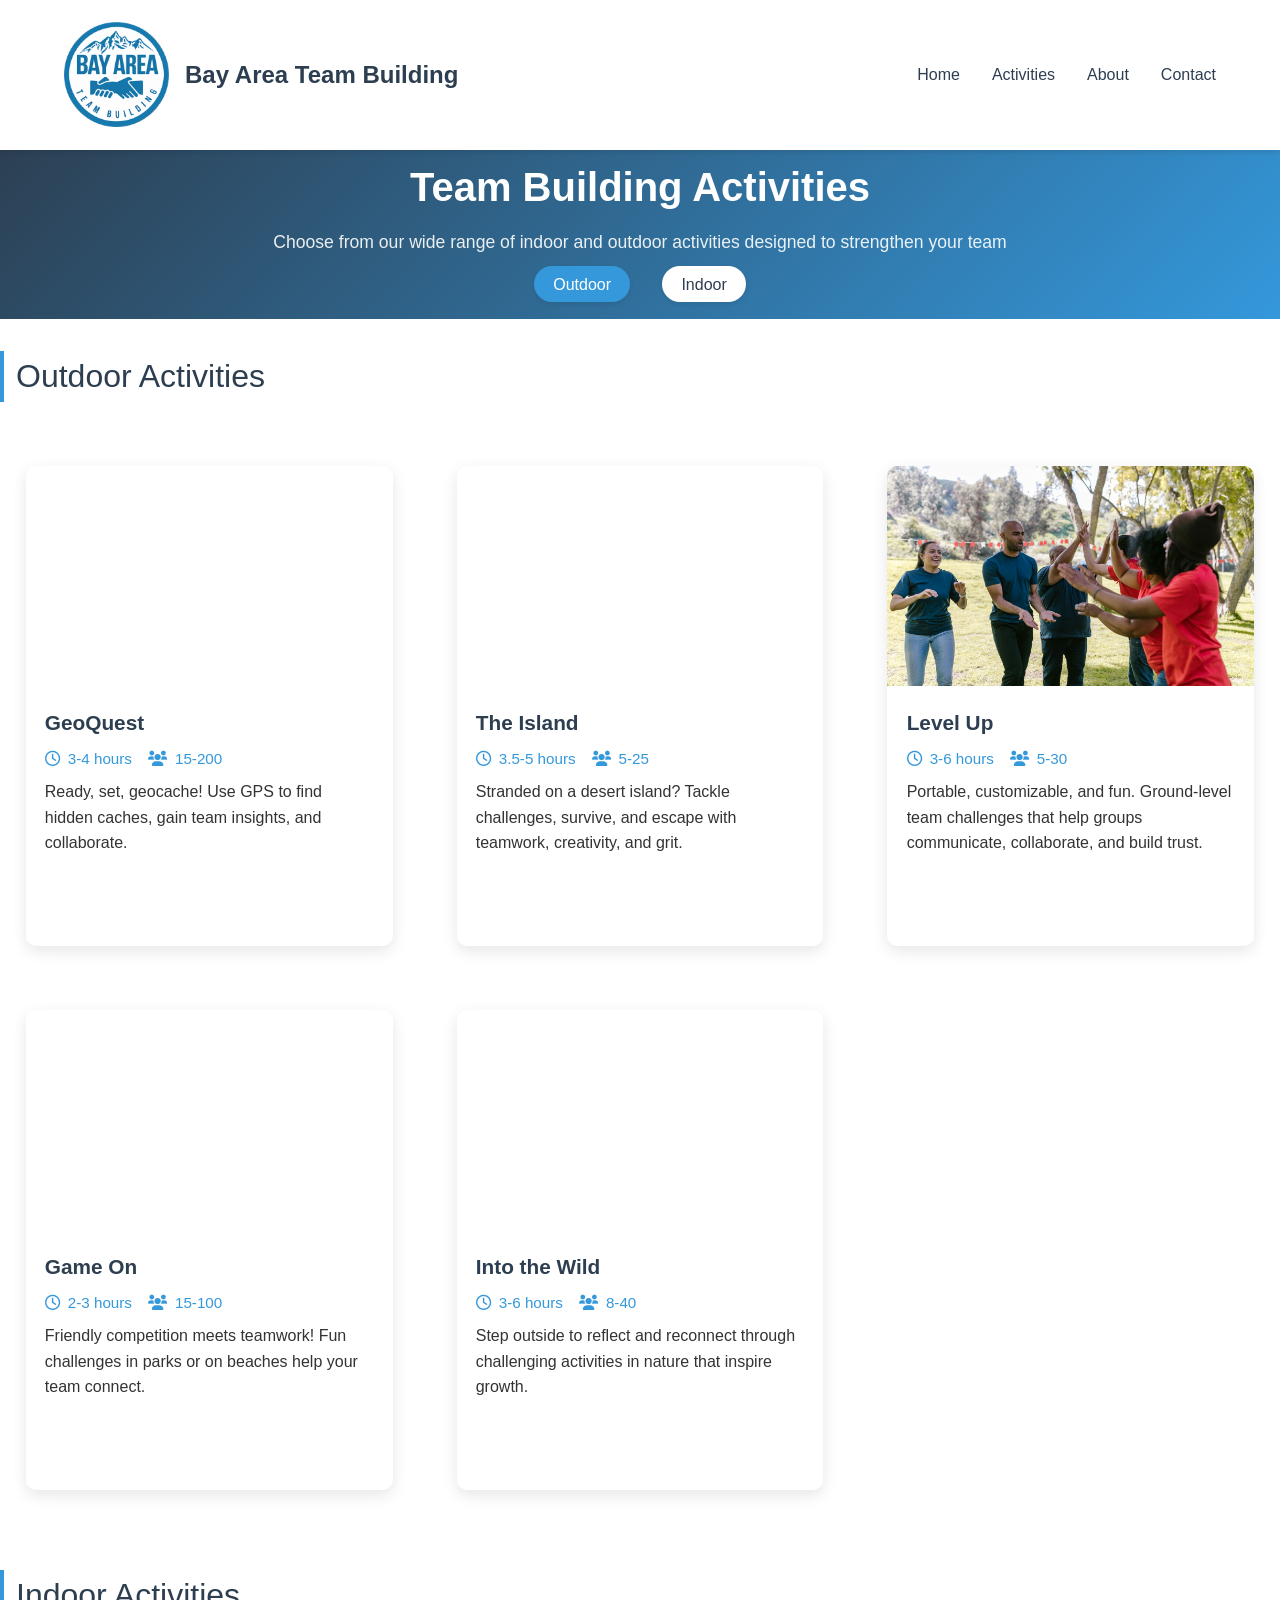
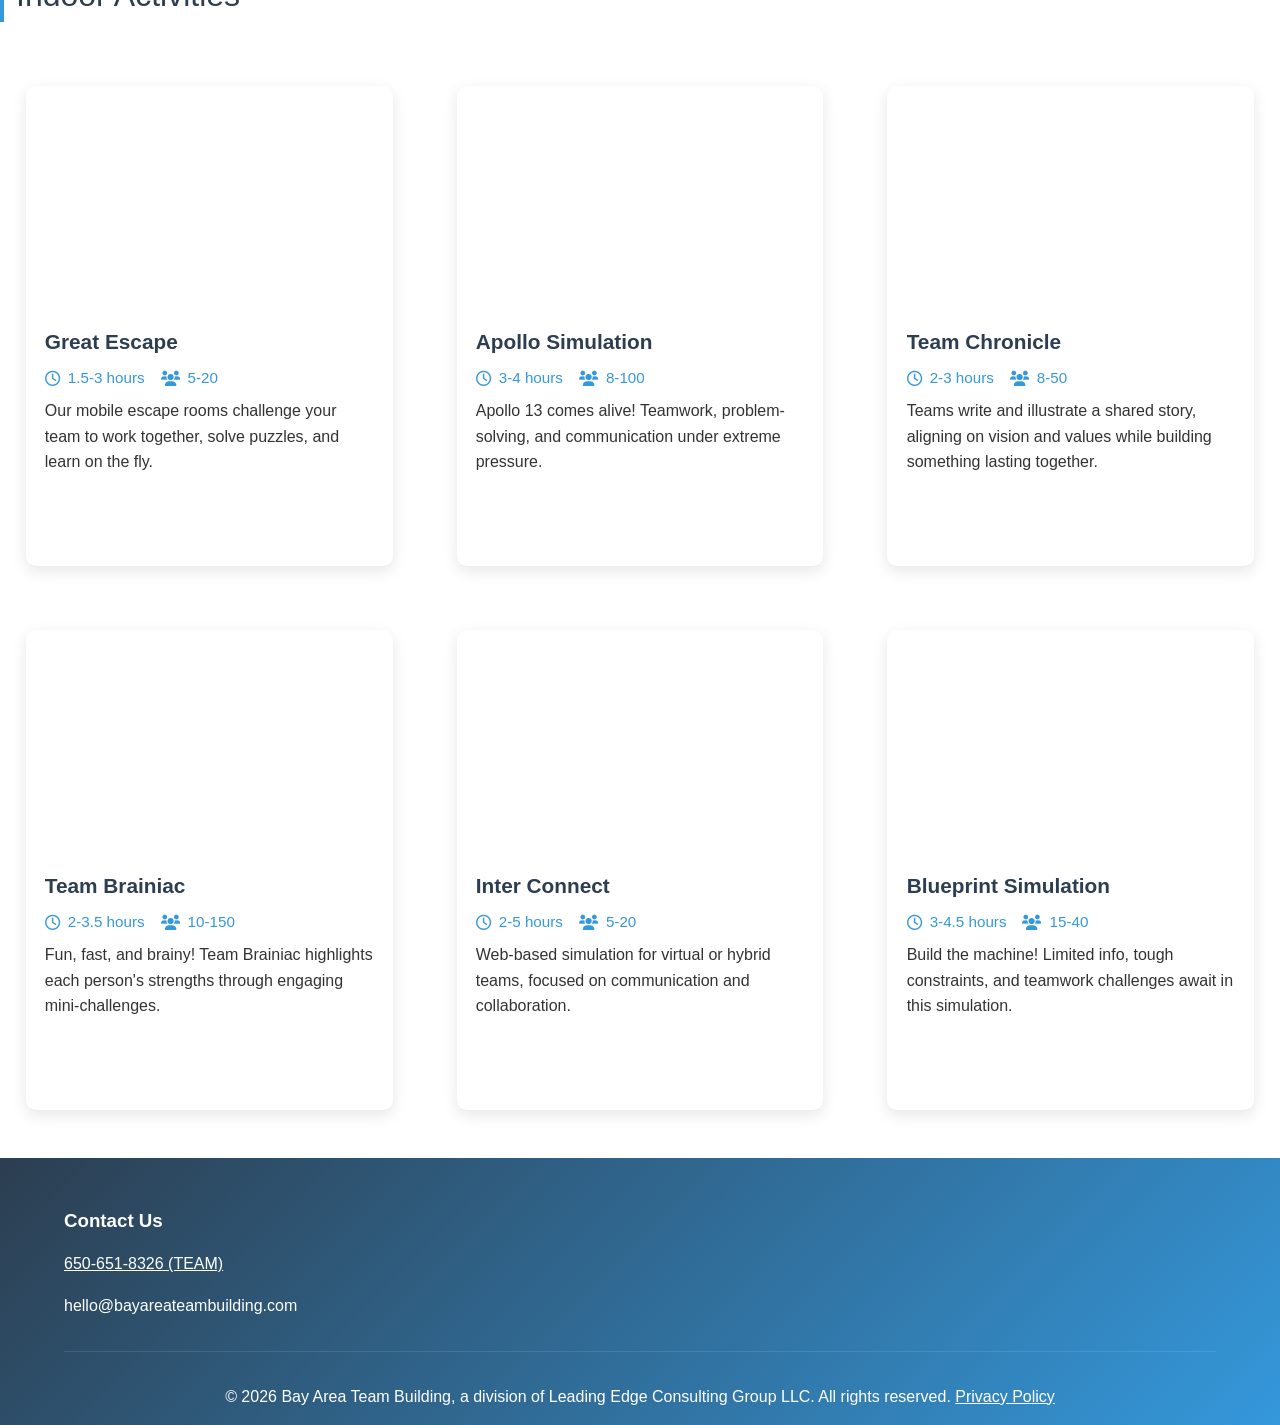
==== commit 8c1ed348: "Use stock outdoor team photo for Level Up card Source: Pexels photo 7551235 (free license).  Co-Auth" ====
--- a/activities.html
+++ b/activities.html
@@ -514,7 +514,7 @@
 
             <!-- Level Up -->
             <div class="activity-card">
-                <div class="activity-image" style="background-image: url('level-up.avif'); background-position: center 5%;"></div>
+                <div class="activity-image" style="background-image: url('level-up.avif'); background-position: center 30%;"></div>
                 <div class="activity-content">
                     <h3>Level Up</h3>
                     <div class="activity-meta">
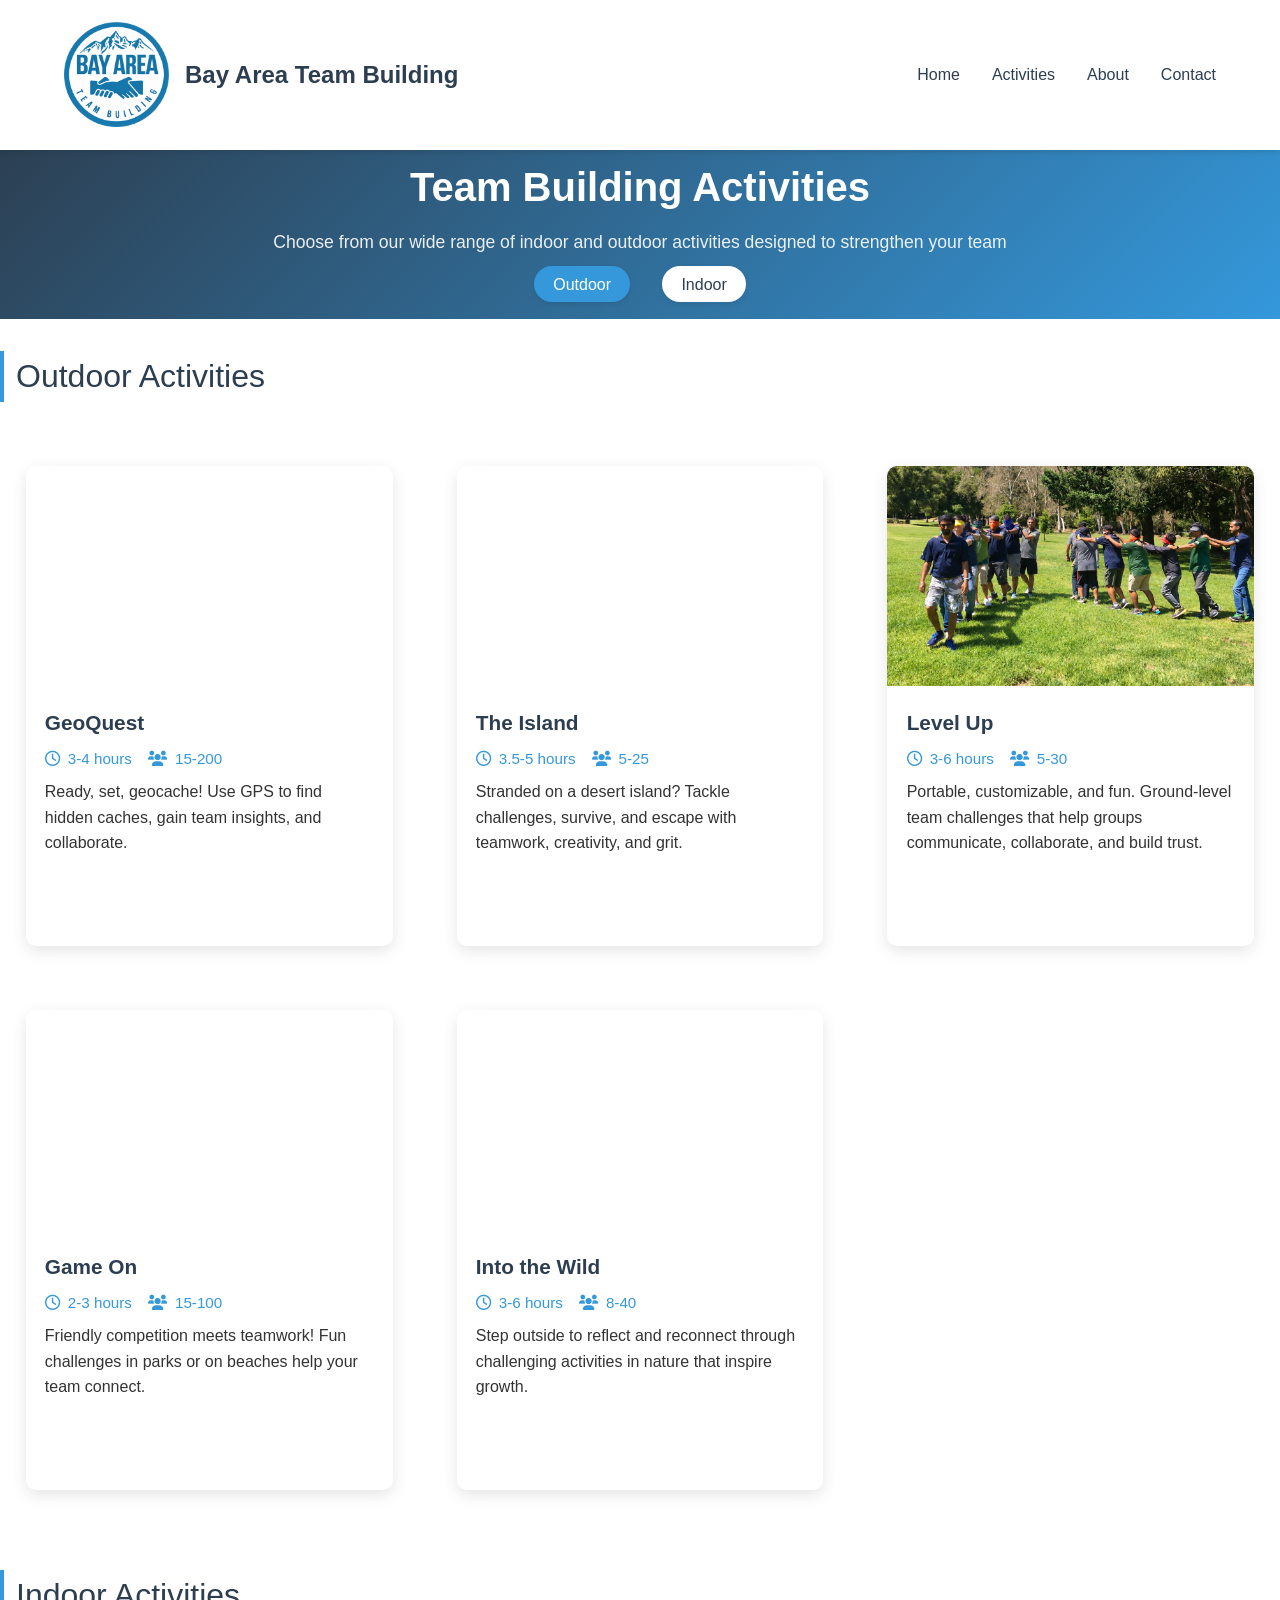
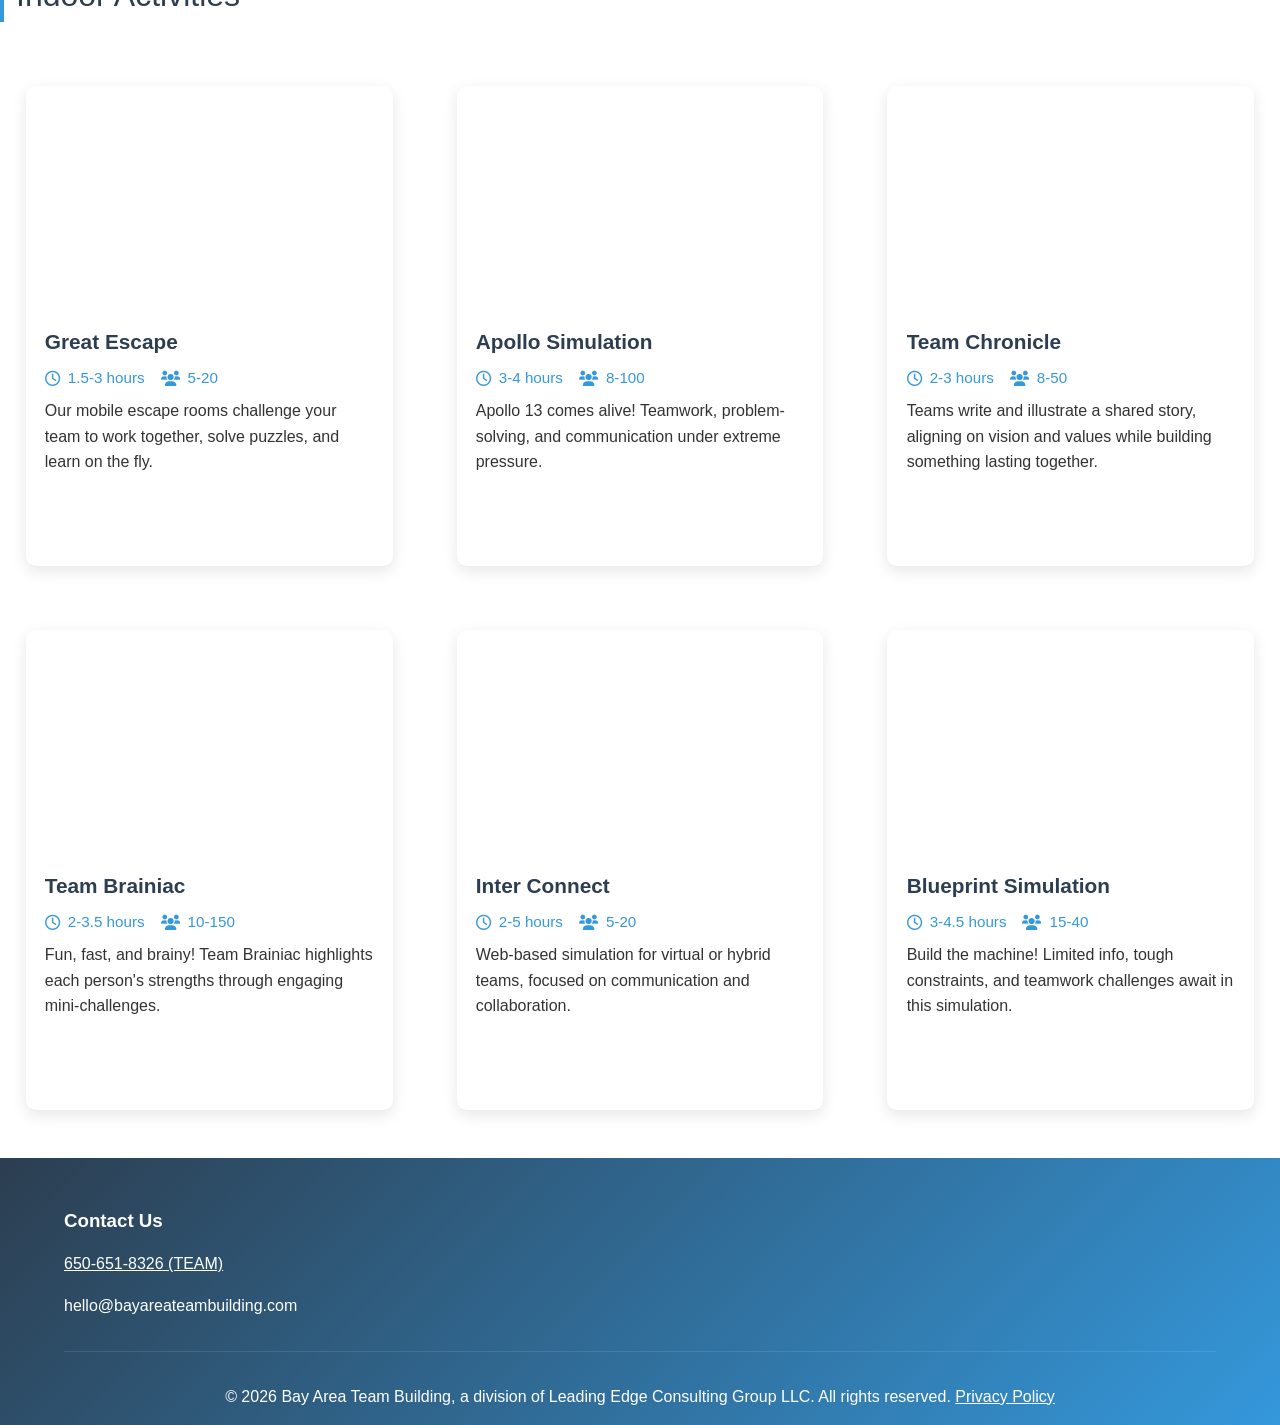
==== commit 74636715: "Use edited trust-walk photo for Level Up card Co-Authored-By: Claude Sonnet 5.5 <noreply@anthropic.c" ====
--- a/activities.html
+++ b/activities.html
@@ -514,7 +514,7 @@
 
             <!-- Level Up -->
             <div class="activity-card">
-                <div class="activity-image" style="background-image: url('level-up.avif'); background-position: center 30%;"></div>
+                <div class="activity-image" style="background-image: url('level-up.avif'); background-position: center;"></div>
                 <div class="activity-content">
                     <h3>Level Up</h3>
                     <div class="activity-meta">
